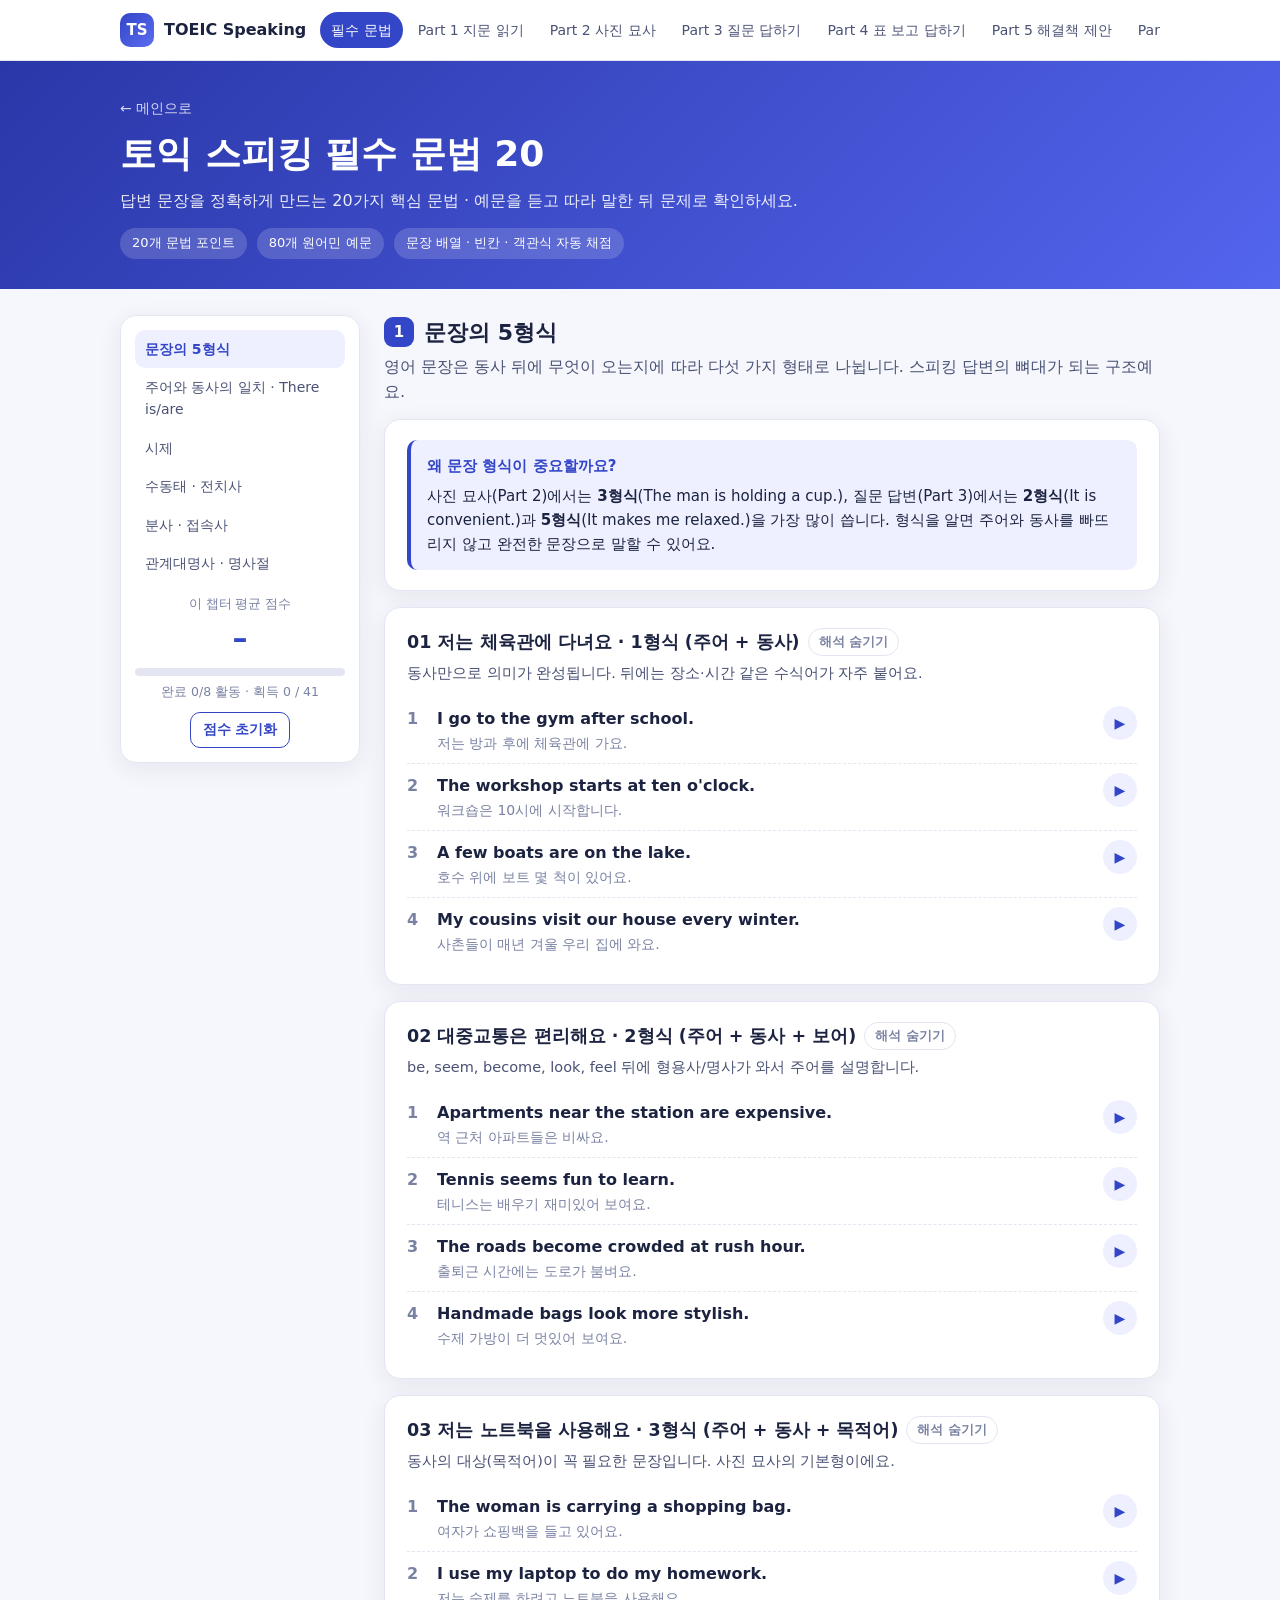
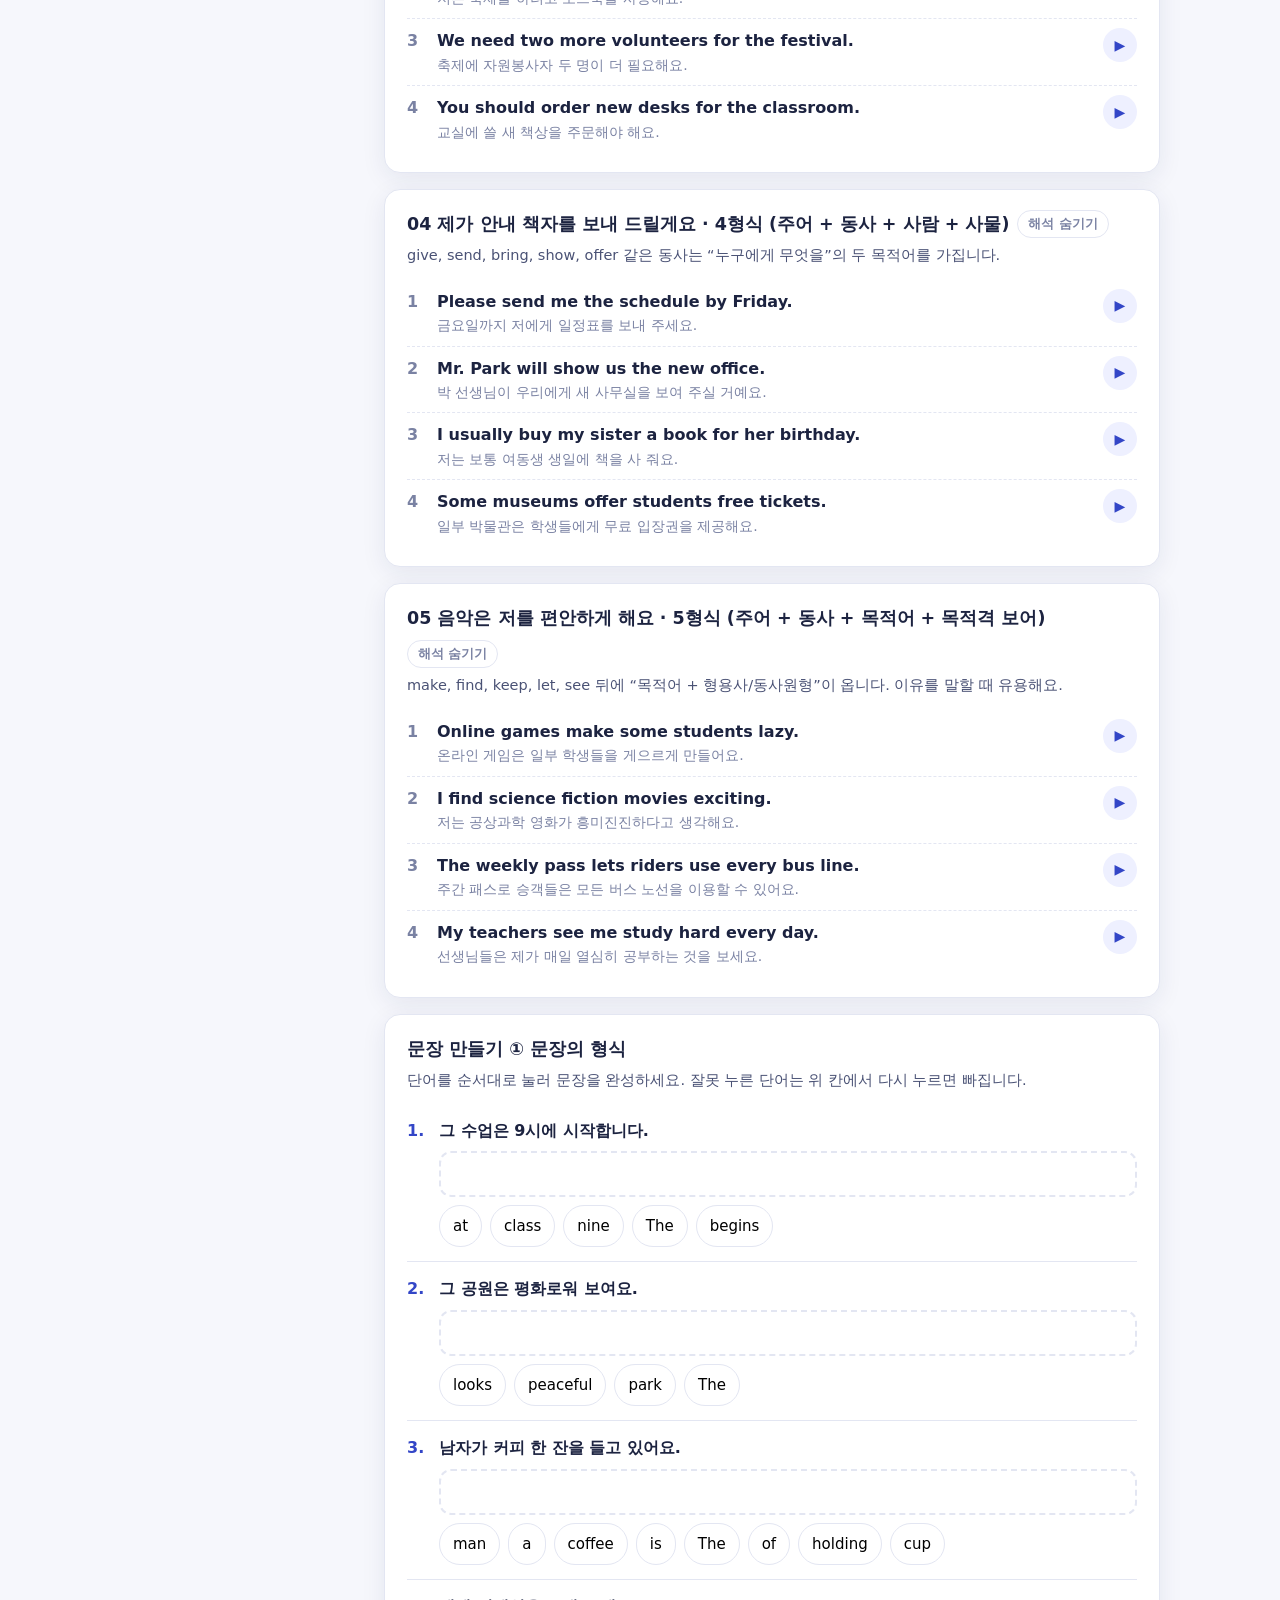
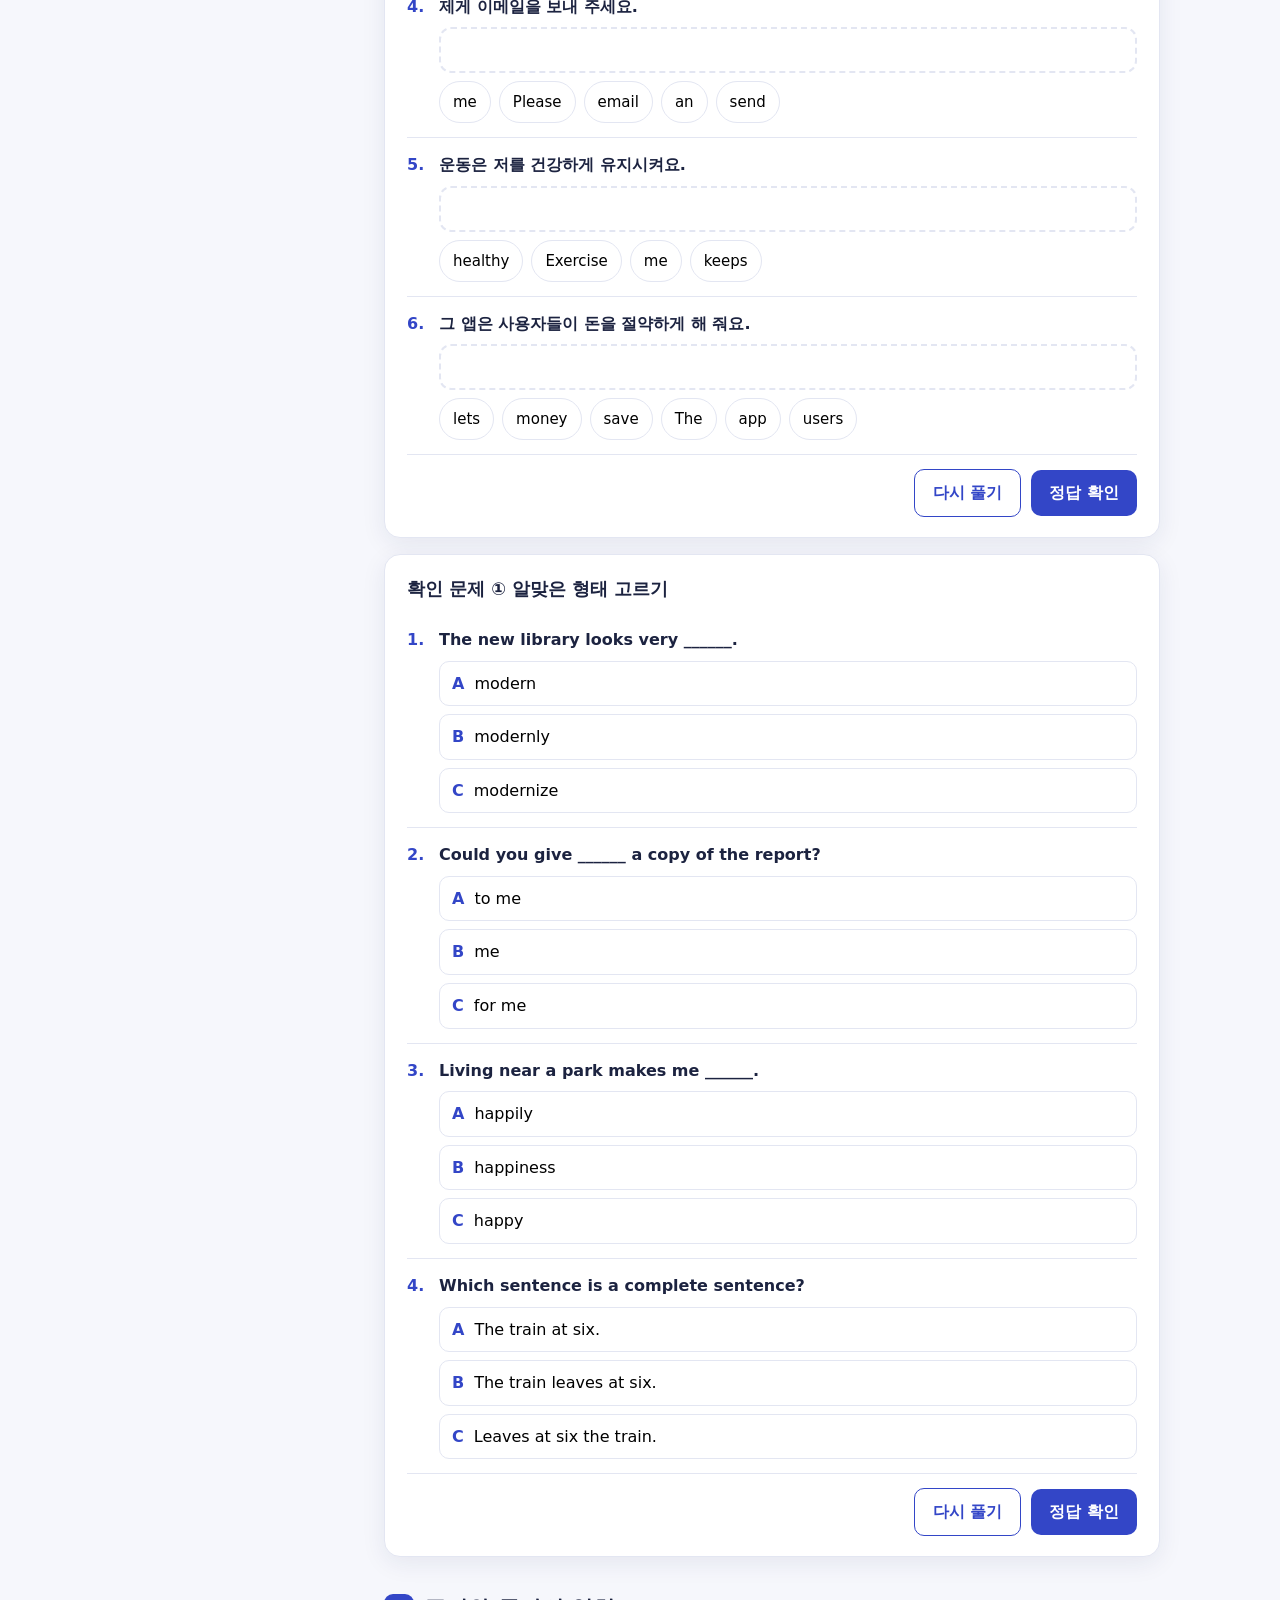
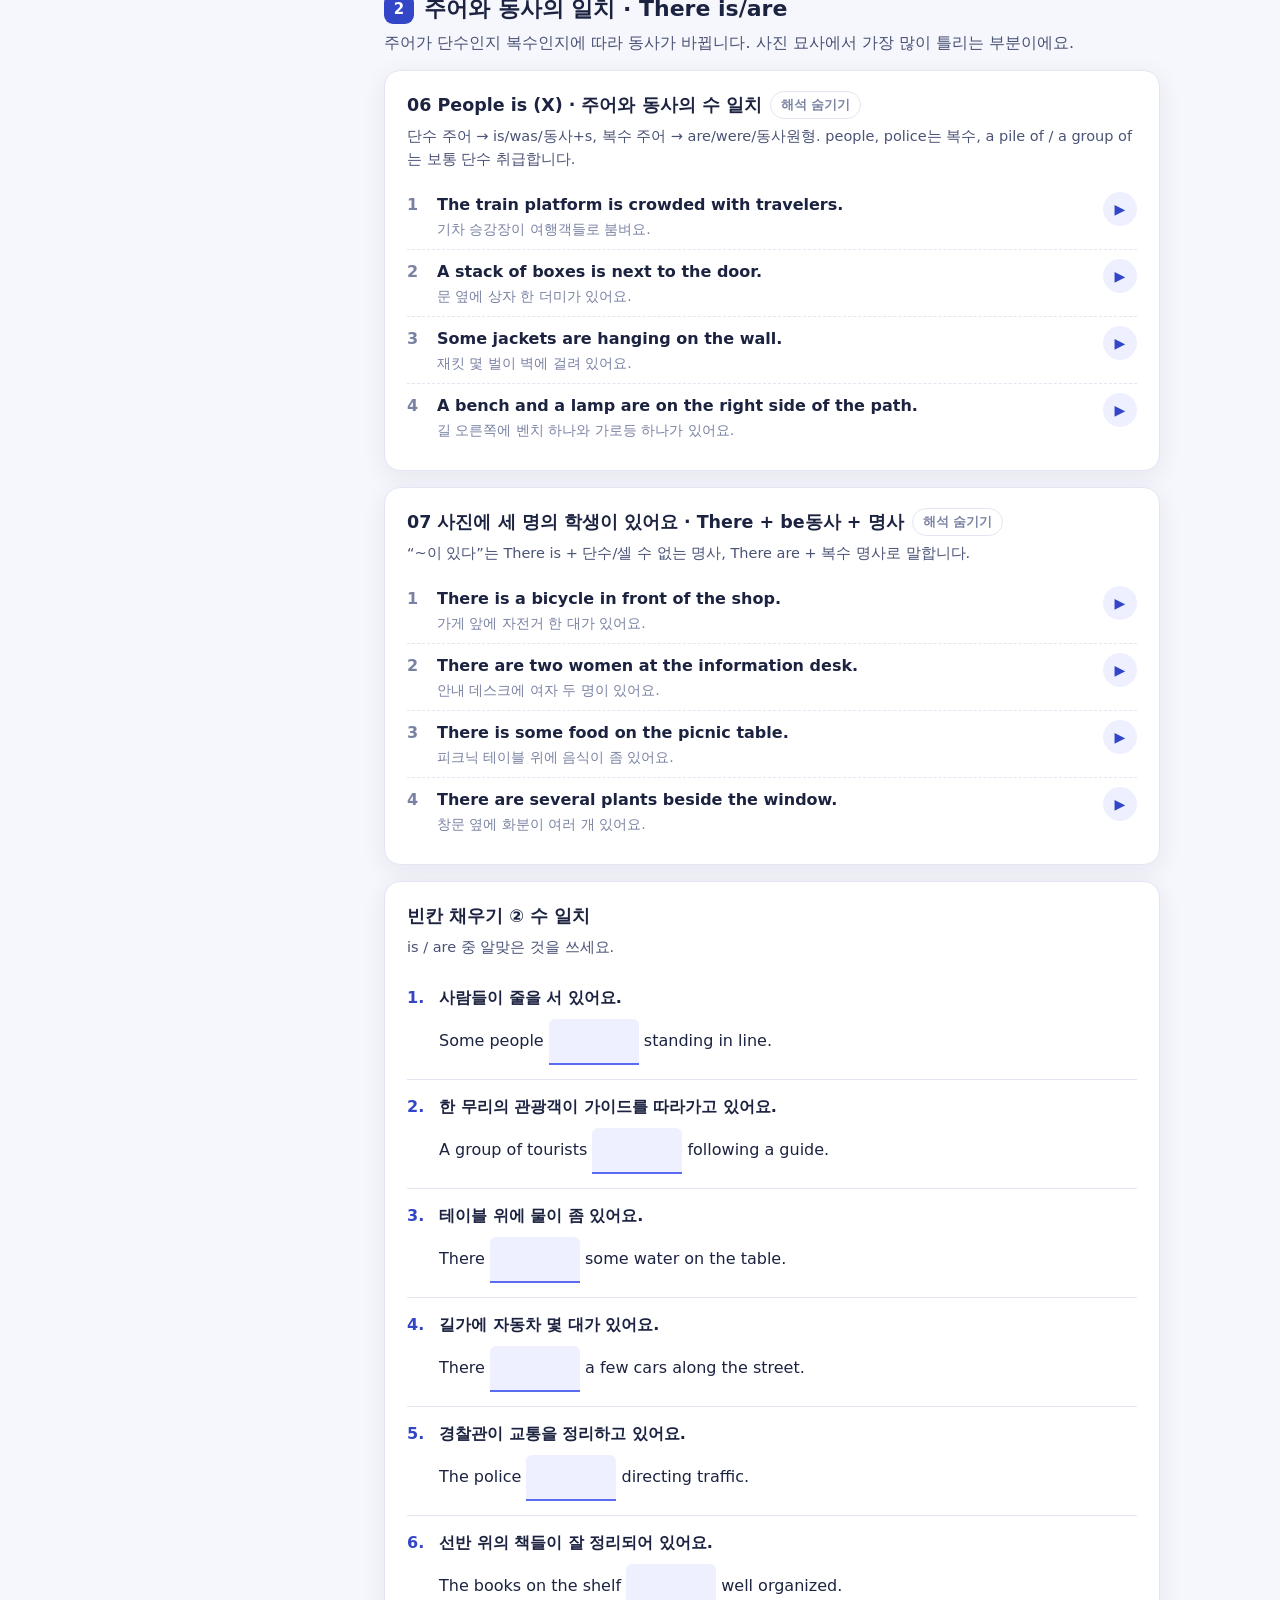
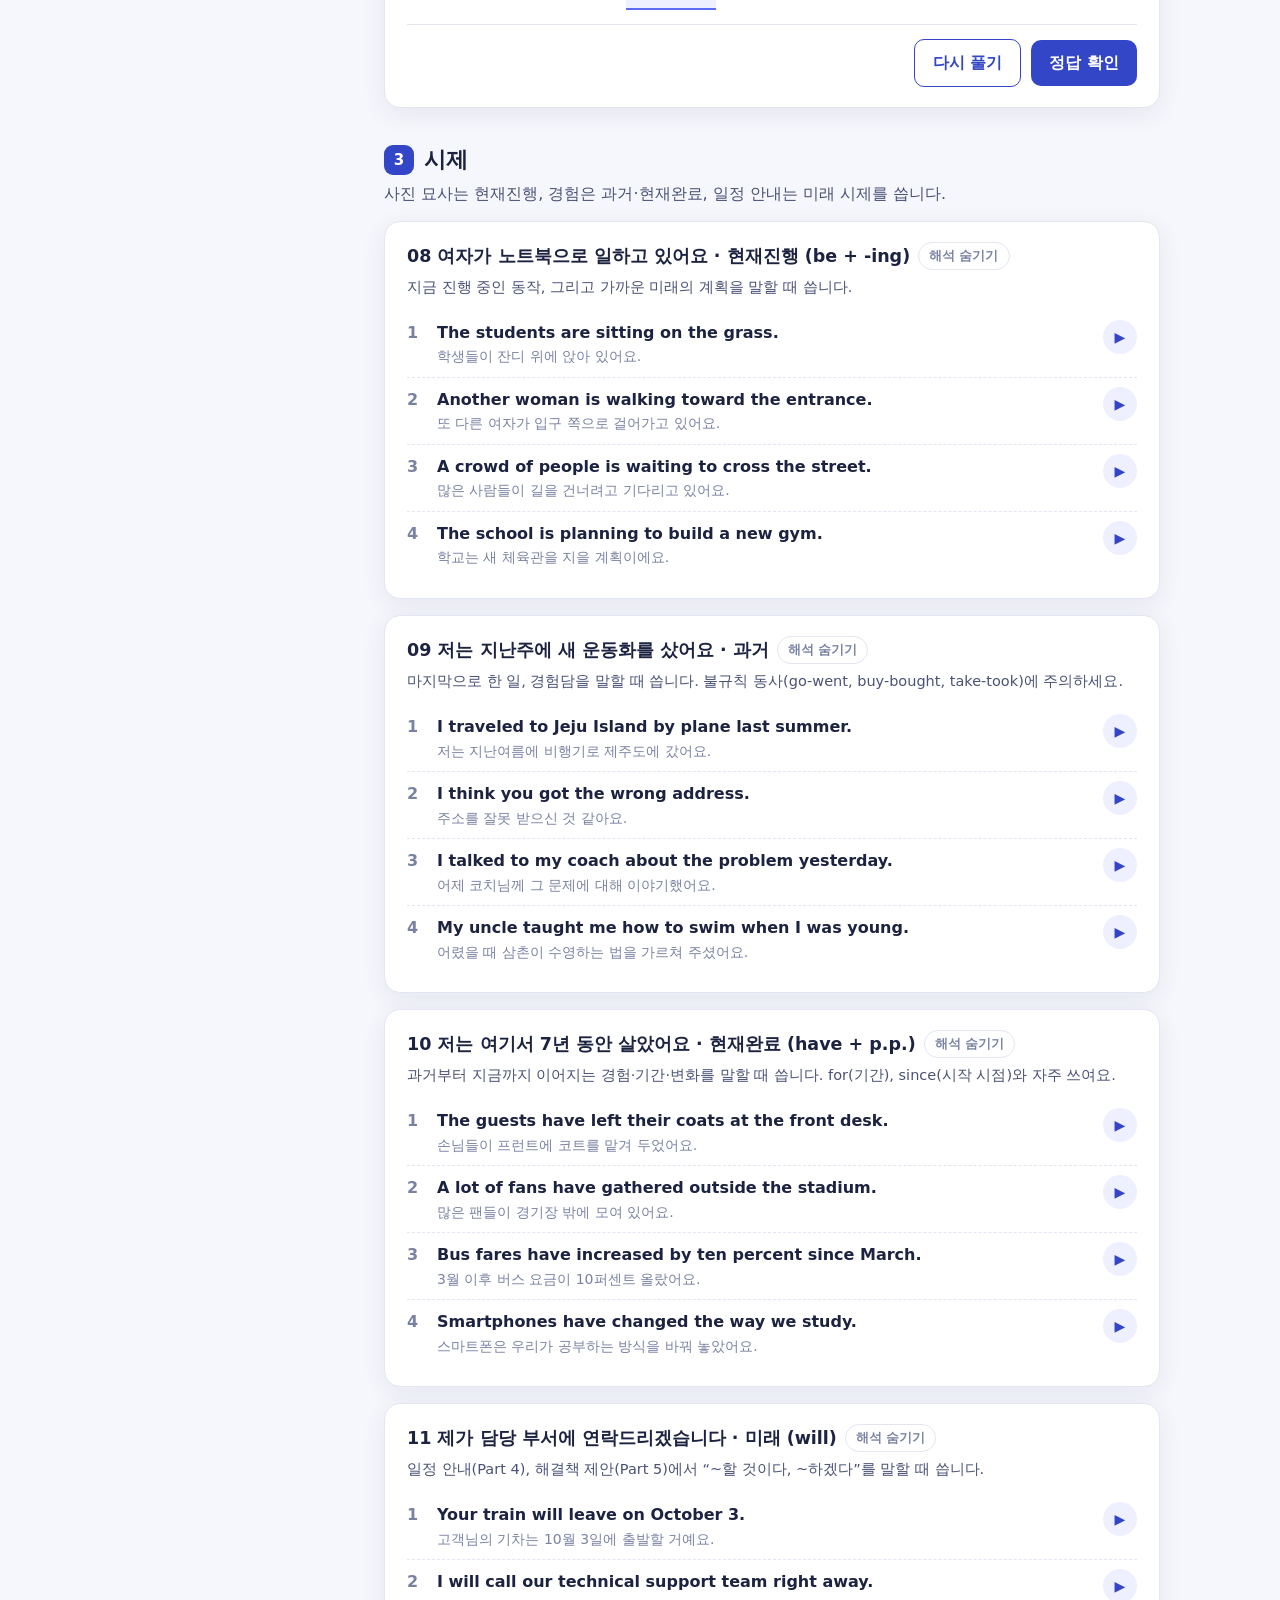
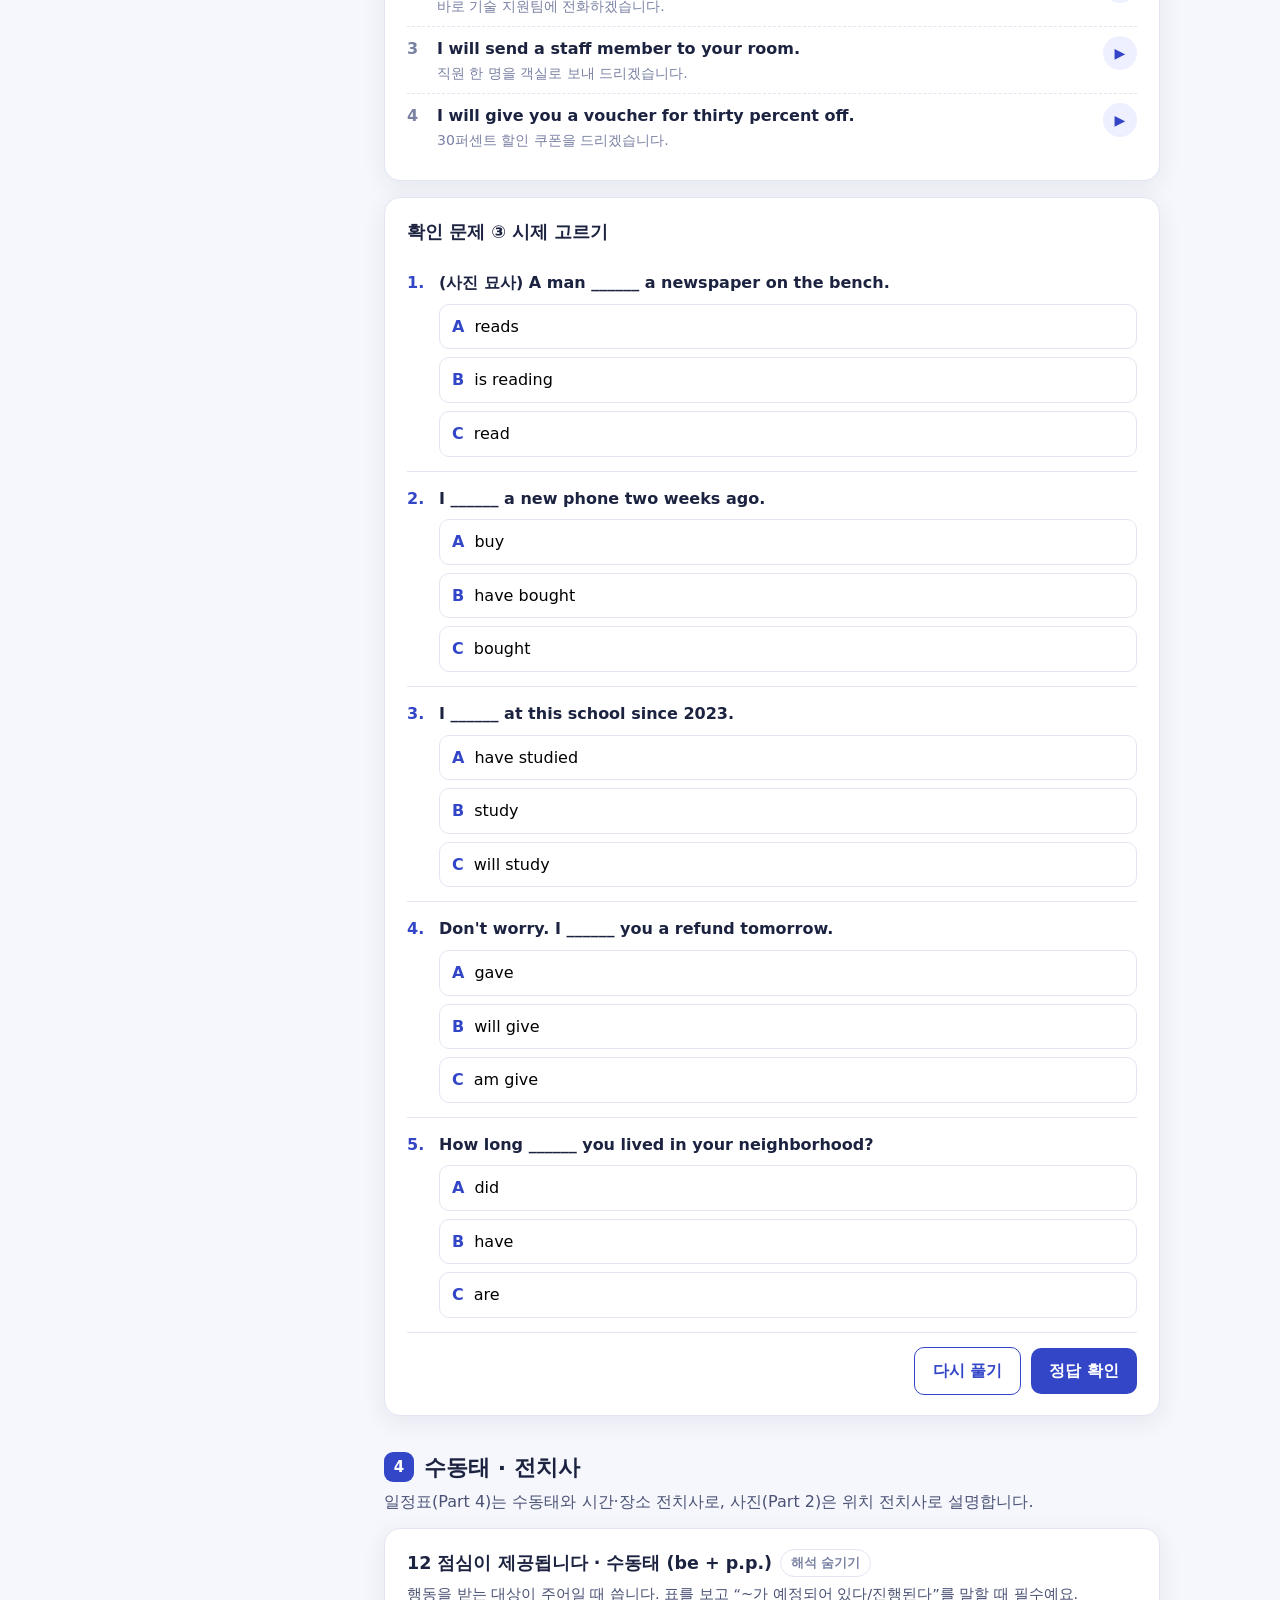
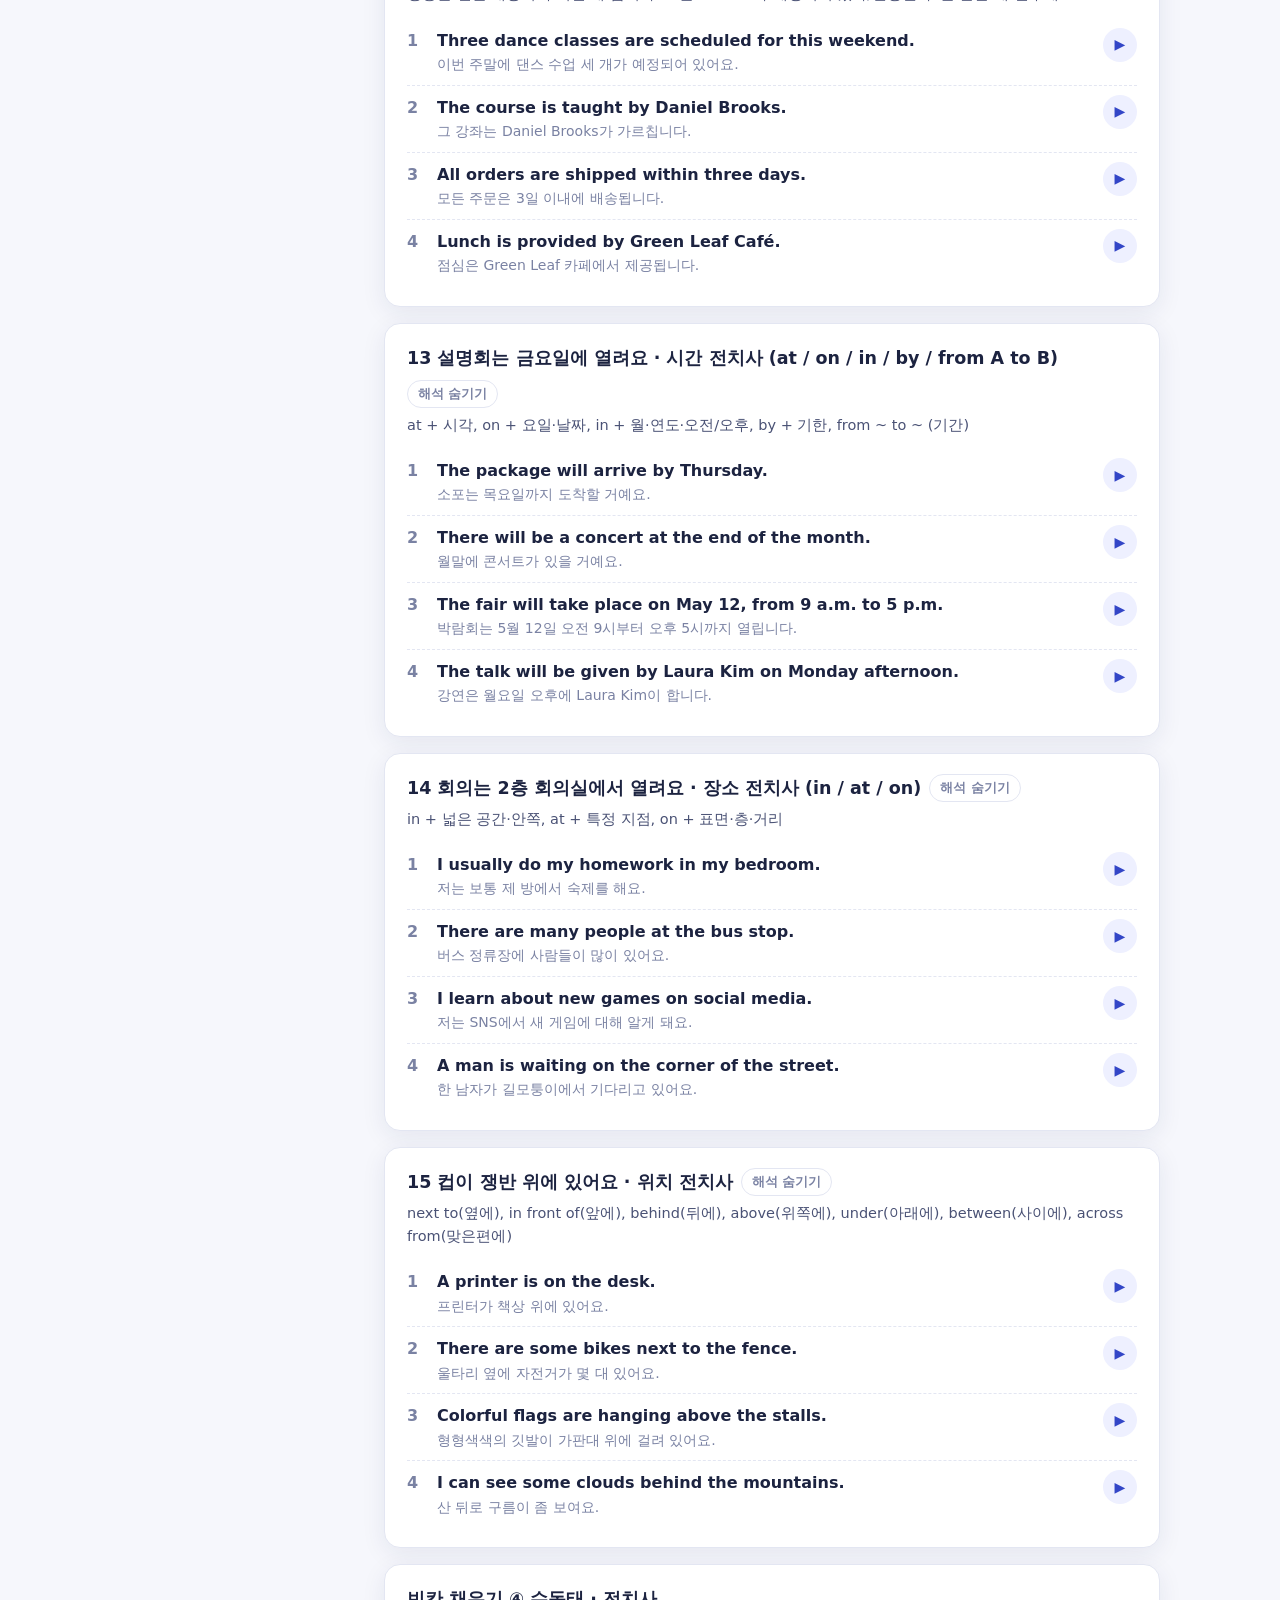
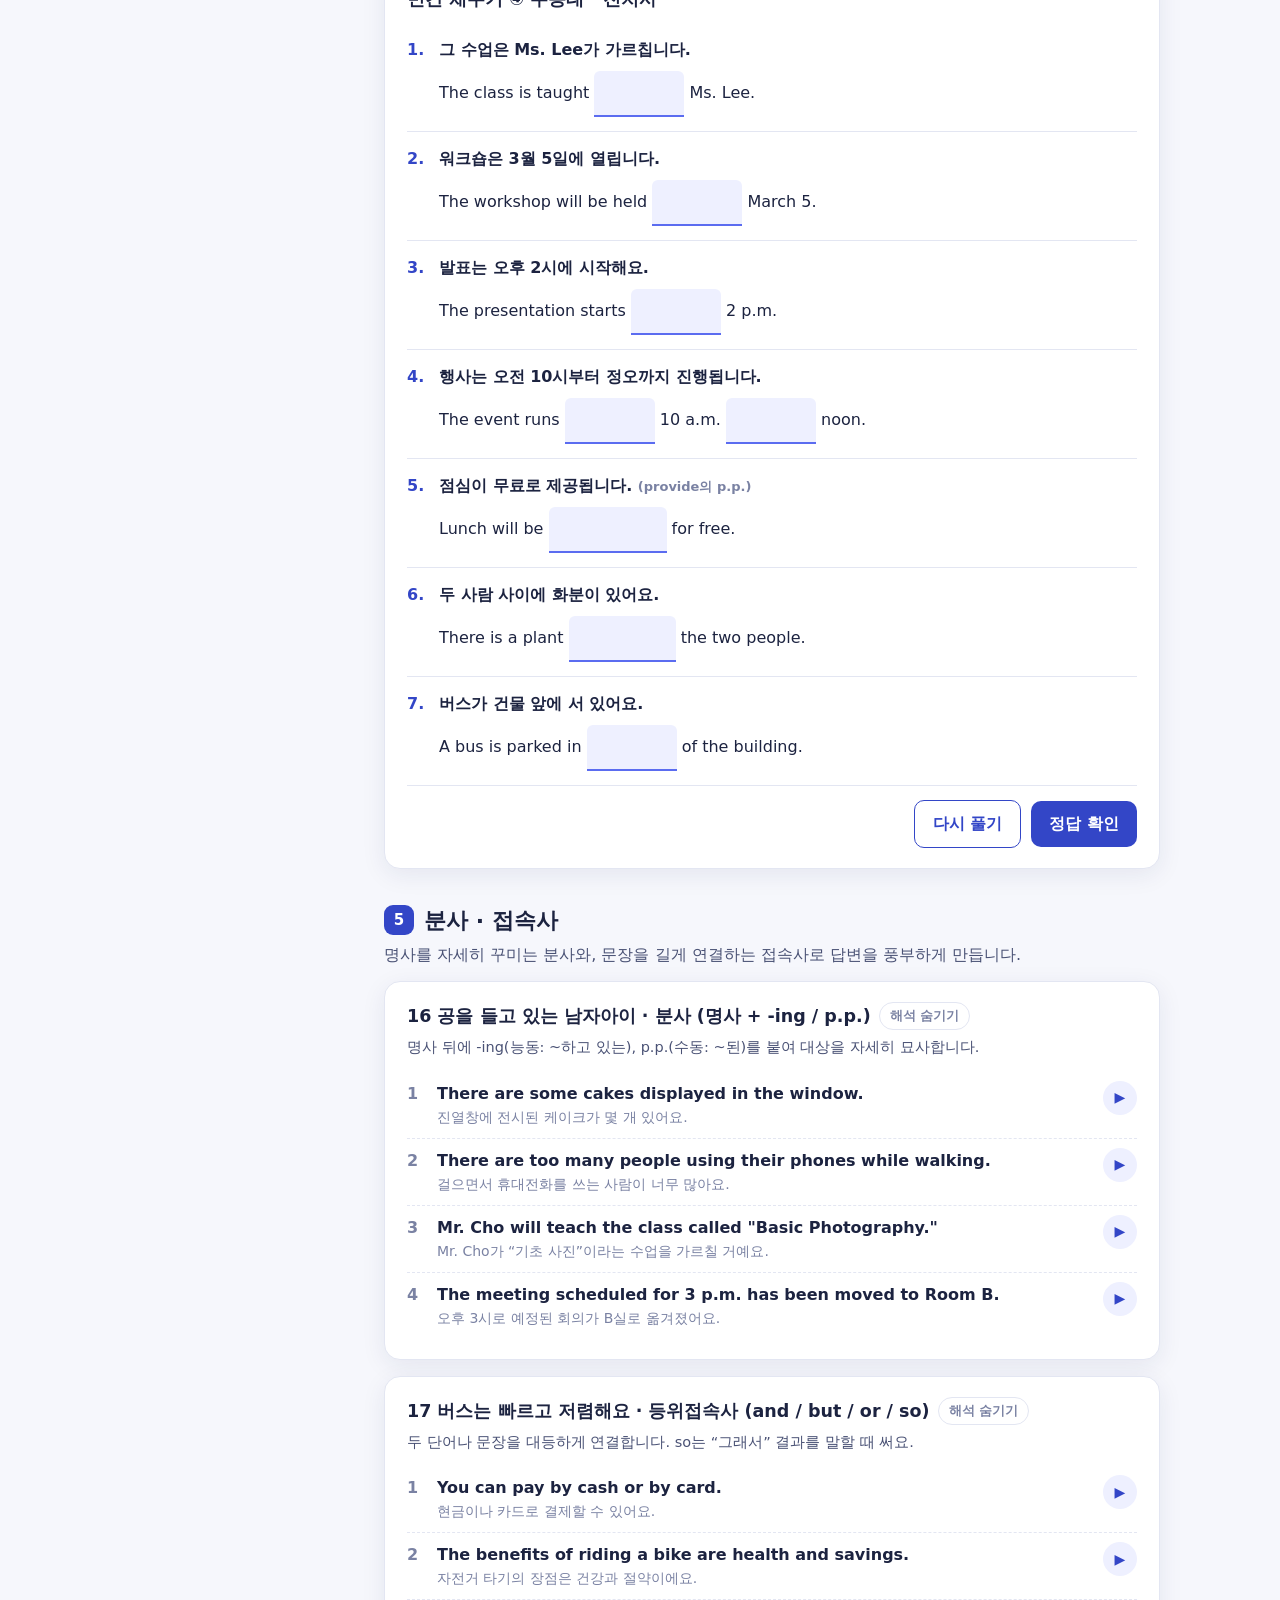
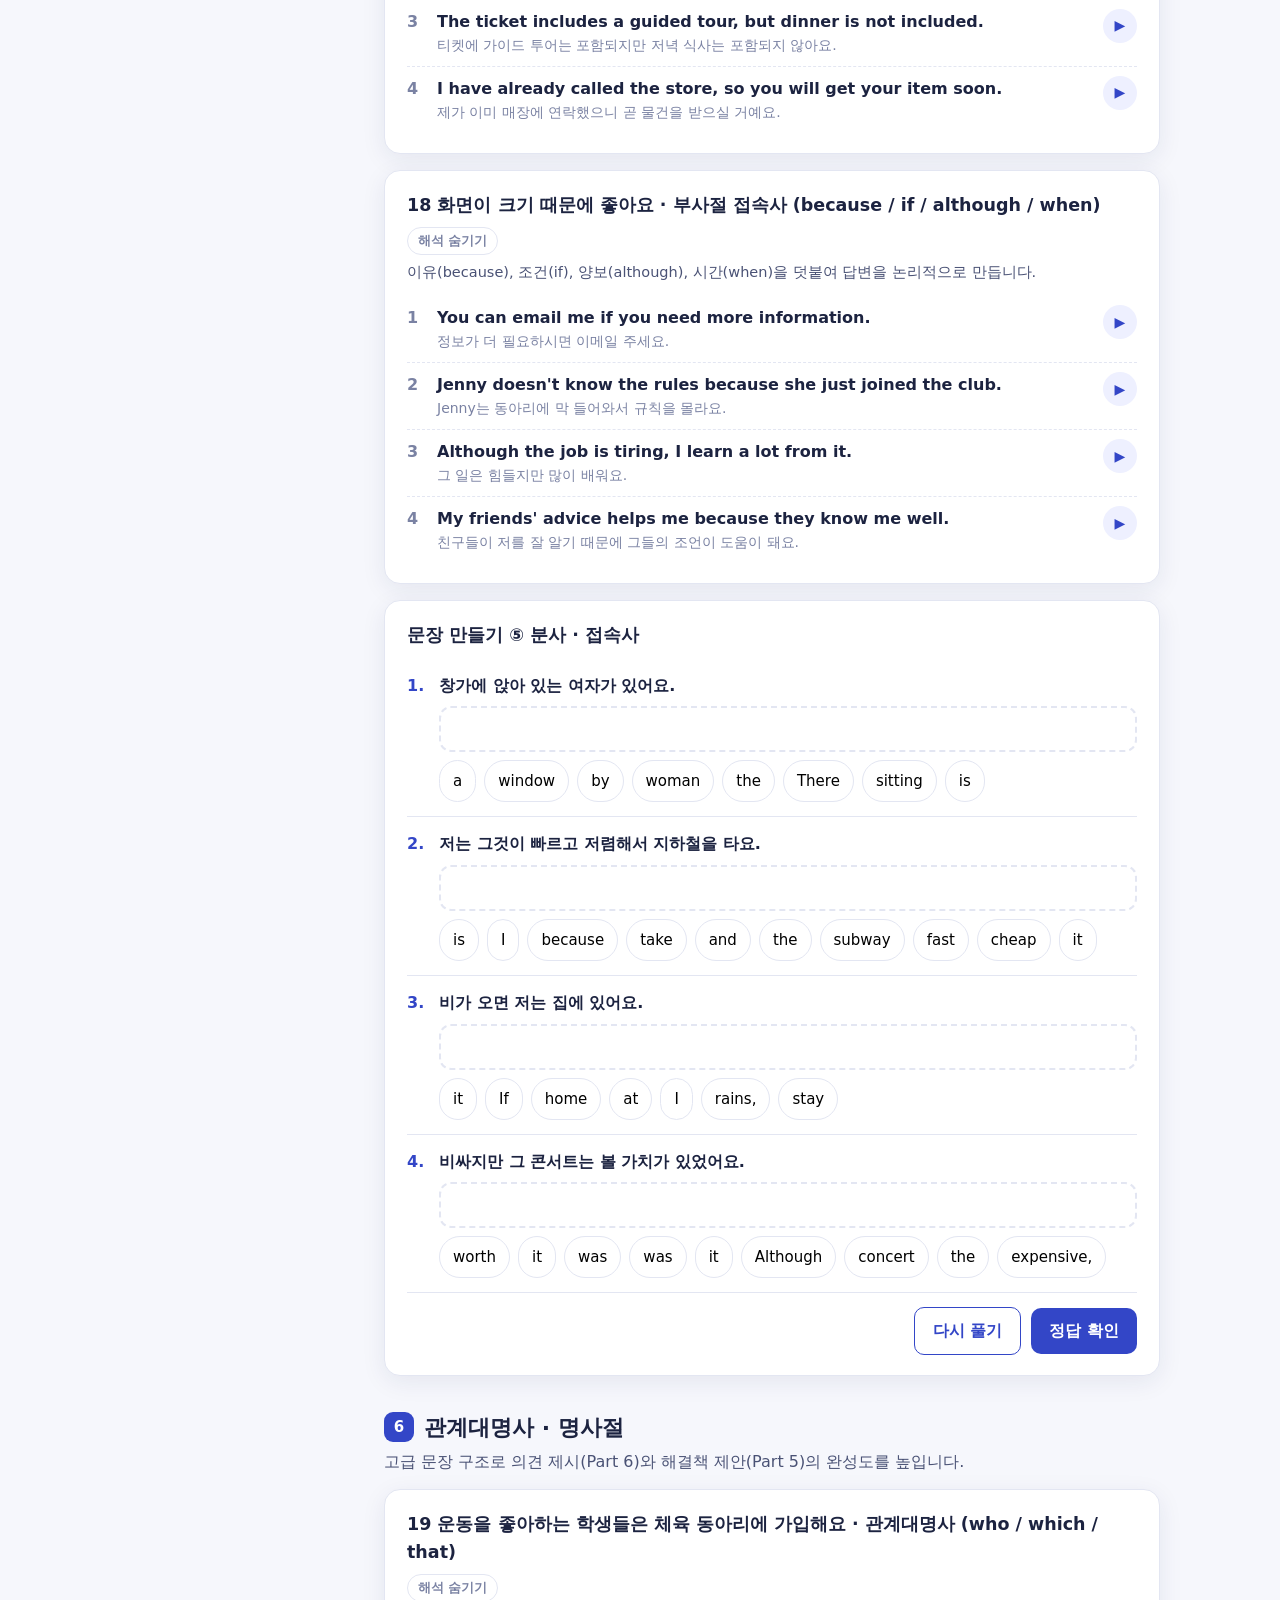
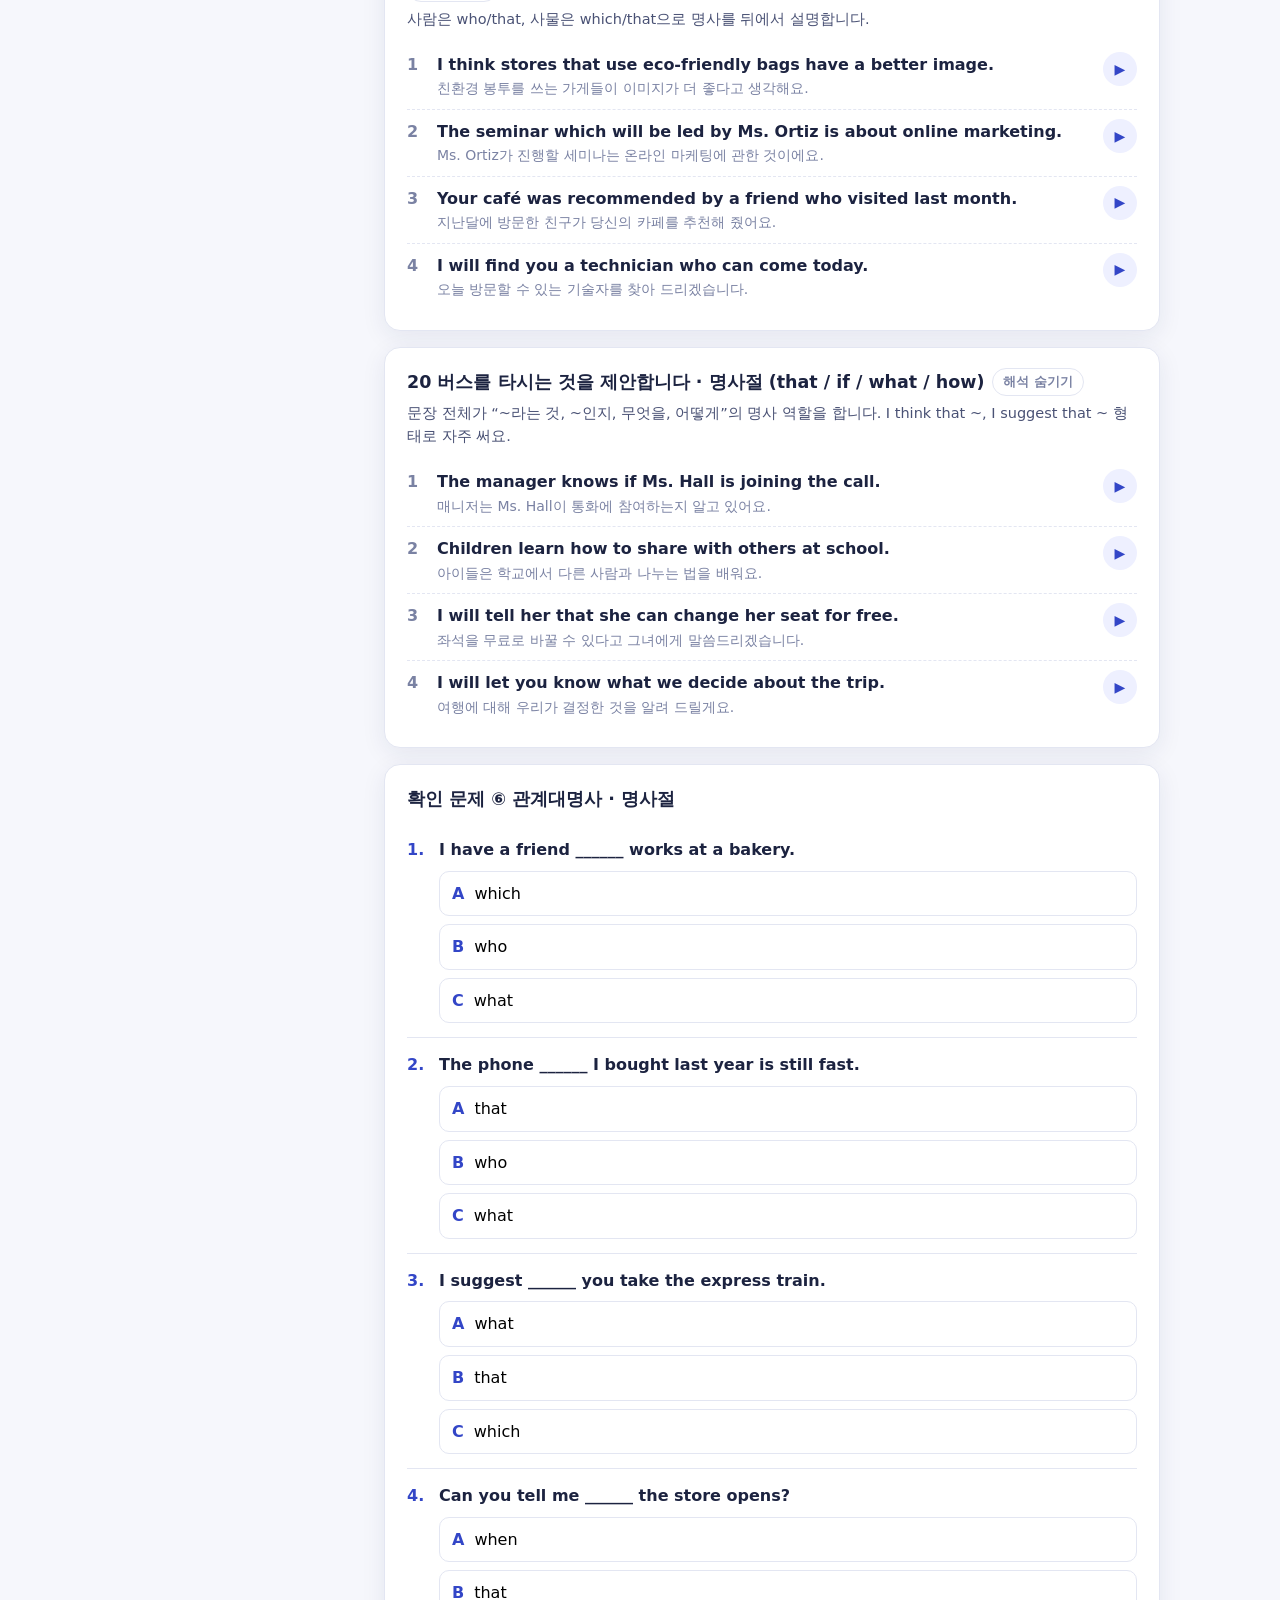
==== grammar.html @ b9fa5feb "TOEIC Speaking interactive study site: main page, 10 chapters, exercises, scenes Co-Authored-By: Cla" ====
<!DOCTYPE html>
<html lang="ko">
<head>
<meta charset="utf-8">
<meta name="viewport" content="width=device-width,initial-scale=1">
<title>TOEIC Speaking</title>
<link rel="stylesheet" href="assets/style.css">
<link rel="icon" href="data:image/svg+xml,<svg xmlns='http://www.w3.org/2000/svg' viewBox='0 0 100 100'><text y='.9em' font-size='90'>🎙</text></svg>">
</head>
<body>
<header class="topbar"><div class="wrap">
  <a class="brand" href="index.html"><span class="logo">TS</span>TOEIC Speaking</a>
  <nav class="topnav"></nav>
</div></header>
<section class="chhead"><div class="wrap">
  <a href="index.html" style="color:#fff;opacity:.8;font-size:14px">← 메인으로</a>
  <h1 id="chTitle"></h1><p id="chSub"></p><div class="meta" id="chMeta"></div>
</div></section>
<div class="wrap layout">
  <aside class="side"><div class="card">
    <div id="sideNav"></div>
    <div class="scorebox"><div class="sm">이 챕터 평균 점수</div><div class="big" id="chScore">–</div>
      <div class="prog" style="margin:6px 0"><i id="chProg"></i></div><div class="sm" id="chScoreSm"></div>
      <button class="btn ghost sm" id="resetScores" type="button" style="margin-top:10px">점수 초기화</button></div>
  </div></aside>
  <main id="main"></main>
</div>
<footer class="footer">© 다인원격평생교육직업학원 · 후안샘 · TOEIC Speaking Interactive Study</footer>
<script src="assets/chapters.js"></script>
<script src="data/grammar.js"></script>
<script src="assets/app.js"></script>
</body>
</html>
---- assets/style.css ----
:root{
  --ink:#1c2340; --ink2:#4a5275; --muted:#7a82a3; --line:#e3e6f2; --bg:#f6f7fc; --card:#fff;
  --pri:#3346c7; --pri2:#5b6cf0; --pri-soft:#eef0ff; --acc:#ff8a1f; --acc-soft:#fff3e6;
  --ok:#16a36b; --ok-soft:#e6f8f0; --bad:#e2445c; --bad-soft:#fdecef; --warn:#d99a00;
  --r:16px; --shadow:0 6px 24px rgba(30,40,90,.08);
}
*{box-sizing:border-box}
html{scroll-behavior:smooth}
body{margin:0;font-family:"Pretendard","Apple SD Gothic Neo","Noto Sans KR","Segoe UI",system-ui,sans-serif;color:var(--ink);background:var(--bg);line-height:1.6;font-size:16px}
a{color:var(--pri);text-decoration:none}
button{font:inherit;cursor:pointer}
.wrap{max-width:1080px;margin:0 auto;padding:0 20px}

/* top bar */
.topbar{position:sticky;top:0;z-index:50;background:rgba(255,255,255,.92);backdrop-filter:blur(10px);border-bottom:1px solid var(--line)}
.topbar .wrap{display:flex;align-items:center;gap:14px;height:60px}
.brand{display:flex;align-items:center;gap:10px;font-weight:800;color:var(--ink);white-space:nowrap}
.brand .logo{width:34px;height:34px;border-radius:10px;background:linear-gradient(135deg,var(--pri),var(--pri2));display:grid;place-items:center;color:#fff;font-size:15px}
.topnav{display:flex;gap:4px;overflow-x:auto;scrollbar-width:none;flex:1}
.topnav::-webkit-scrollbar{display:none}
.topnav a{padding:7px 11px;border-radius:999px;color:var(--ink2);font-size:14px;white-space:nowrap}
.topnav a:hover{background:var(--pri-soft)}
.topnav a.on{background:var(--pri);color:#fff}

/* hero */
.hero{background:linear-gradient(135deg,#2a37a8 0%,#4c5ff0 60%,#7a6cf5 100%);color:#fff;padding:54px 0 70px;position:relative;overflow:hidden}
.hero:after{content:"";position:absolute;right:-120px;top:-80px;width:420px;height:420px;border-radius:50%;background:rgba(255,255,255,.08)}
.hero h1{font-size:clamp(28px,4.4vw,44px);margin:6px 0 10px;line-height:1.2}
.hero p{opacity:.92;max-width:680px;margin:0}
.hero .kicker{display:inline-block;background:rgba(255,255,255,.18);padding:4px 12px;border-radius:999px;font-size:13px;font-weight:600}
.hero .stats{display:flex;gap:12px;margin-top:22px;flex-wrap:wrap}
.hero .stat{background:rgba(255,255,255,.14);border:1px solid rgba(255,255,255,.22);padding:10px 16px;border-radius:12px;font-size:14px}
.hero .stat b{font-size:20px;display:block}

/* cards */
.grid{display:grid;grid-template-columns:repeat(auto-fill,minmax(300px,1fr));gap:18px}
.card{background:var(--card);border:1px solid var(--line);border-radius:var(--r);box-shadow:var(--shadow);padding:22px}
.chcard{display:flex;flex-direction:column;gap:10px;transition:.2s;color:var(--ink);position:relative}
.chcard:hover{transform:translateY(-3px);box-shadow:0 12px 32px rgba(30,40,90,.14)}
.chcard .tag{font-size:12px;font-weight:700;color:var(--pri);background:var(--pri-soft);padding:3px 10px;border-radius:999px;align-self:flex-start}
.chcard .tag.old{color:#9a5b00;background:var(--acc-soft)}
.chcard h3{margin:0;font-size:20px}
.chcard p{margin:0;color:var(--ink2);font-size:14.5px}
.chcard ul{margin:0;padding-left:18px;color:var(--ink2);font-size:13.5px}
.prog{height:8px;background:var(--line);border-radius:99px;overflow:hidden}
.prog i{display:block;height:100%;background:linear-gradient(90deg,var(--ok),#3bd18f);width:0;transition:.4s}
.proglbl{display:flex;justify-content:space-between;font-size:12.5px;color:var(--muted)}
.section-title{display:flex;align-items:end;justify-content:space-between;margin:42px 0 16px;gap:10px;flex-wrap:wrap}
.section-title h2{margin:0;font-size:24px}
.section-title p{margin:0;color:var(--muted);font-size:14px}

table.fmt{width:100%;border-collapse:collapse;font-size:14.5px}
table.fmt th,table.fmt td{padding:10px 12px;border-bottom:1px solid var(--line);text-align:left;vertical-align:top}
table.fmt th{background:var(--pri-soft);color:var(--pri);font-weight:700}
table.fmt tr.dropped td{color:var(--muted);text-decoration:line-through}

/* chapter page */
.chhead{background:linear-gradient(135deg,#2a37a8,#5465ee);color:#fff;padding:34px 0 30px}
.chhead h1{margin:4px 0 6px;font-size:clamp(24px,3.6vw,36px)}
.chhead p{margin:0;opacity:.9}
.chhead .meta{display:flex;gap:10px;flex-wrap:wrap;margin-top:14px}
.chhead .meta span{background:rgba(255,255,255,.16);padding:5px 12px;border-radius:999px;font-size:13px}
.layout{display:grid;grid-template-columns:240px 1fr;gap:24px;margin:26px auto 80px}
@media(max-width:860px){.layout{grid-template-columns:1fr}.side{position:static!important}}
.side{position:sticky;top:76px;align-self:start}
.side .card{padding:14px}
.side a{display:block;padding:8px 10px;border-radius:10px;color:var(--ink2);font-size:14px}
.side a:hover{background:var(--pri-soft)}
.side a.on{background:var(--pri-soft);color:var(--pri);font-weight:700}
.side a small{float:right;color:var(--muted)}
.scorebox{margin-top:12px;text-align:center}
.scorebox .big{font-size:30px;font-weight:800;color:var(--pri)}
.scorebox .sm{font-size:12.5px;color:var(--muted)}
.sec{margin-bottom:34px;scroll-margin-top:80px}
.sec>h2{font-size:22px;margin:0 0 4px;display:flex;align-items:center;gap:10px}
.sec>h2 .num{background:var(--pri);color:#fff;width:30px;height:30px;border-radius:9px;display:grid;place-items:center;font-size:15px}
.sec>.desc{color:var(--ink2);margin:0 0 14px}
.block{background:#fff;border:1px solid var(--line);border-radius:var(--r);padding:20px 22px;margin-bottom:16px;box-shadow:var(--shadow)}
.block h3{margin:0 0 10px;font-size:17.5px;display:flex;align-items:center;gap:8px;flex-wrap:wrap}
.block h3 .badge{font-size:11.5px;font-weight:700;background:var(--acc-soft);color:#b15c00;padding:2px 9px;border-radius:999px}
.block .bdesc{color:var(--ink2);font-size:14.5px;margin:-4px 0 12px}
.note{background:var(--pri-soft);border-left:4px solid var(--pri);padding:14px 16px;border-radius:10px;font-size:15px}
.note h4{margin:0 0 6px;color:var(--pri)}
.note ul{margin:6px 0 0;padding-left:20px}
.tip{background:var(--acc-soft);border-left:4px solid var(--acc);padding:12px 16px;border-radius:10px;font-size:14.5px;margin-top:10px}
.tmpl{background:#1f2547;color:#e8ebff;border-radius:12px;padding:14px 16px;font-size:14.5px;line-height:1.75}
.tmpl b{color:#ffc27a}
.tmpl .k{color:#9fb0ff;font-size:12.5px;display:block;margin-top:6px}

/* examples */
.ex{display:flex;gap:10px;align-items:flex-start;padding:9px 0;border-bottom:1px dashed var(--line)}
.ex:last-child{border-bottom:0}
.ex .n{color:var(--muted);font-weight:700;min-width:20px}
.ex .t{flex:1}
.ex .en{font-weight:600}
.ex .en u{text-decoration:none;background:linear-gradient(transparent 60%,#ffe0b8 60%)}
.ex .ko{color:var(--muted);font-size:14px}
.play{border:0;background:var(--pri-soft);color:var(--pri);width:34px;height:34px;border-radius:50%;flex:none;display:grid;place-items:center;font-size:14px;transition:.15s}
.play:hover{background:var(--pri);color:#fff}
.play.playing{background:var(--acc);color:#fff;animation:pulse 1s infinite}
@keyframes pulse{50%{transform:scale(1.08)}}
.ko-toggle{font-size:12.5px;color:var(--muted);border:1px solid var(--line);background:#fff;border-radius:999px;padding:3px 10px}
.hide-ko .ko{display:none}

/* questions */
.q{padding:14px 0;border-bottom:1px solid var(--line)}
.q:last-of-type{border-bottom:0}
.q .qt{font-weight:600;margin-bottom:8px;display:flex;gap:8px}
.q .qt .n{color:var(--pri);min-width:24px}
.opts{display:grid;gap:8px;padding-left:32px}
.opt{display:flex;gap:10px;align-items:flex-start;border:1.5px solid var(--line);border-radius:10px;padding:9px 12px;background:#fff;text-align:left;transition:.15s}
.opt:hover{border-color:var(--pri2)}
.opt.sel{border-color:var(--pri);background:var(--pri-soft)}
.opt.right{border-color:var(--ok);background:var(--ok-soft)}
.opt.wrong{border-color:var(--bad);background:var(--bad-soft)}
.opt .l{font-weight:700;color:var(--pri)}
.blank{border:0;border-bottom:2px solid var(--pri2);background:var(--pri-soft);padding:3px 8px;border-radius:6px 6px 0 0;font:inherit;min-width:90px;width:auto;text-align:center;color:var(--ink)}
.blank.right{border-color:var(--ok);background:var(--ok-soft)}
.blank.wrong{border-color:var(--bad);background:var(--bad-soft)}
.fillline{padding-left:32px;line-height:2.4}
.fb{padding-left:32px;margin-top:8px;font-size:14px;display:none}
.fb.show{display:block}
.fb .r{color:var(--ok);font-weight:700}
.fb .w{color:var(--bad);font-weight:700}
.fb .exp{color:var(--ink2)}
.chips{display:flex;flex-wrap:wrap;gap:8px;padding-left:32px;min-height:42px}
.chip{border:1.5px solid var(--line);background:#fff;border-radius:999px;padding:6px 13px;font-size:15px;transition:.15s}
.chip:hover{border-color:var(--pri2)}
.chip.used{opacity:.25;pointer-events:none}
.built{min-height:46px;border:2px dashed var(--line);border-radius:12px;margin:0 0 8px 32px;padding:6px;display:flex;flex-wrap:wrap;gap:6px;align-items:center}
.built .chip{background:var(--pri-soft);border-color:var(--pri-soft)}
.built.right{border-color:var(--ok);background:var(--ok-soft)}
.built.wrong{border-color:var(--bad);background:var(--bad-soft)}
.bar{display:flex;gap:10px;align-items:center;justify-content:flex-end;margin-top:14px;flex-wrap:wrap}
.btn{border:0;border-radius:10px;padding:10px 18px;font-weight:700;background:var(--pri);color:#fff;transition:.15s}
.btn:hover{filter:brightness(1.1)}
.btn.ghost{background:#fff;color:var(--pri);border:1.5px solid var(--pri)}
.btn.sm{padding:6px 12px;font-size:13.5px}
.btn.acc{background:var(--acc)}
.btn.red{background:var(--bad)}
.btn:disabled{opacity:.45;cursor:not-allowed}
.result{font-weight:800;padding:8px 14px;border-radius:10px;background:var(--pri-soft);color:var(--pri);display:none}
.result.show{display:inline-block}

/* pause marking */
.pausetext{padding:6px 0 0 32px;line-height:2.3;font-size:16.5px}
.pausetext .w{padding:2px 1px}
.pausetext .g{display:inline-block;width:16px;text-align:center;cursor:pointer;color:transparent;border-radius:4px;user-select:none;font-weight:800}
.pausetext .g:hover{background:var(--pri-soft);color:#b9c0ee}
.pausetext .g.on{color:var(--pri)}
.pausetext .g.hit{color:var(--ok)}
.pausetext .g.miss{color:var(--bad);background:var(--bad-soft)}
.pausetext .g.extra{color:var(--warn);text-decoration:line-through}

/* speaking tasks */
.task{border:1px solid var(--line);border-radius:14px;padding:18px;margin-bottom:14px;background:#fcfcff}
.task .thead{display:flex;justify-content:space-between;align-items:center;gap:8px;flex-wrap:wrap;margin-bottom:10px}
.task .thead b{font-size:15.5px}
.task .kind{font-size:12px;background:var(--pri-soft);color:var(--pri);padding:3px 10px;border-radius:999px;font-weight:700}
.passage{background:#fff;border:1px solid var(--line);border-radius:12px;padding:16px 18px;font-size:17px;line-height:1.85}
.passage .miss{background:var(--bad-soft);color:var(--bad);border-radius:4px}
.passage .hitw{color:var(--ok)}
.directions{font-size:14px;color:var(--ink2);background:#f1f3fb;border-radius:10px;padding:10px 14px;margin-bottom:10px}
.timer{display:flex;align-items:center;gap:12px;margin:12px 0;flex-wrap:wrap}
.timer .phase{font-weight:800;font-size:14px;padding:5px 12px;border-radius:999px;background:var(--line);color:var(--ink2)}
.timer .phase.prep{background:var(--acc-soft);color:#b15c00}
.timer .phase.speak{background:var(--bad-soft);color:var(--bad)}
.timer .phase.done{background:var(--ok-soft);color:var(--ok)}
.timer .clock{font-variant-numeric:tabular-nums;font-size:26px;font-weight:800;min-width:64px}
.timer .tbar{flex:1;min-width:120px;height:10px;background:var(--line);border-radius:99px;overflow:hidden}
.timer .tbar i{display:block;height:100%;width:0;background:var(--acc)}
.rec-dot{width:10px;height:10px;border-radius:50%;background:var(--bad);display:inline-block;animation:blink 1s infinite}
@keyframes blink{50%{opacity:.2}}
.transcript{width:100%;min-height:74px;border:1.5px solid var(--line);border-radius:10px;padding:10px 12px;font:inherit;font-size:15px;resize:vertical}
.small{font-size:13px;color:var(--muted)}
.model{display:none;margin-top:12px;background:var(--ok-soft);border:1px solid #bfe8d4;border-radius:12px;padding:14px 16px}
.model.show{display:block}
.model h5{margin:0 0 6px;color:var(--ok);font-size:14px;display:flex;align-items:center;gap:8px}
.model .en{font-size:15.5px}
.model .ko{color:var(--ink2);font-size:14px;margin-top:6px}
.scorecard{display:none;margin-top:12px;border-radius:12px;padding:12px 16px;background:#fff;border:1.5px solid var(--pri2)}
.scorecard.show{display:block}
.scorecard .sc{font-size:22px;font-weight:800;color:var(--pri)}
.scorecard .kw{display:flex;flex-wrap:wrap;gap:6px;margin-top:6px}
.scorecard .kw span{font-size:12.5px;padding:2px 9px;border-radius:999px;background:var(--bad-soft);color:var(--bad)}
.scorecard .kw span.hit{background:var(--ok-soft);color:var(--ok)}
.qa{border-top:1px dashed var(--line);padding-top:12px;margin-top:12px}
.qa:first-of-type{border-top:0;margin-top:0;padding-top:0}
.qhead{display:flex;align-items:center;gap:10px;font-weight:700;margin-bottom:4px}
.qhead .qn{background:var(--ink);color:#fff;border-radius:8px;padding:2px 9px;font-size:13px}
.scene{width:100%;max-width:640px;border-radius:12px;border:1px solid var(--line);display:block;margin:0 auto 10px;background:#fff}
.infotable{width:100%;border-collapse:collapse;background:#fff;font-size:14.5px;border:2px solid var(--ink)}
.infotable caption{font-weight:800;font-size:16px;padding:10px;background:var(--ink);color:#fff;caption-side:top}
.infotable .sub{font-weight:400;font-size:13px;opacity:.85;display:block}
.infotable th,.infotable td{border:1px solid #cfd3e6;padding:8px 10px;text-align:left}
.infotable th{background:#eef0f8}
.infotable td.hl{background:#fff8e6}
.prompt{font-size:17px;font-weight:600;background:#fff;border:1px solid var(--line);border-radius:12px;padding:14px 16px}
.rubric{display:grid;gap:6px;margin-top:8px}
.rubric label{display:flex;gap:8px;align-items:flex-start;font-size:14px}
.footer{padding:30px 0 50px;color:var(--muted);font-size:13px;text-align:center}
.toast{position:fixed;left:50%;bottom:24px;transform:translateX(-50%);background:var(--ink);color:#fff;padding:10px 18px;border-radius:999px;font-size:14px;opacity:0;transition:.3s;z-index:99;pointer-events:none}
.toast.show{opacity:1}
.chend{display:flex;justify-content:space-between;gap:12px;margin-top:20px}
.voicebar{display:flex;align-items:center;gap:8px;font-size:13px;color:var(--muted)}
.voicebar select{font:inherit;font-size:13px;padding:4px 6px;border-radius:8px;border:1px solid var(--line)}
@media(max-width:600px){.opts,.fillline,.fb,.chips,.pausetext{padding-left:0}.built{margin-left:0}.block{padding:16px}}
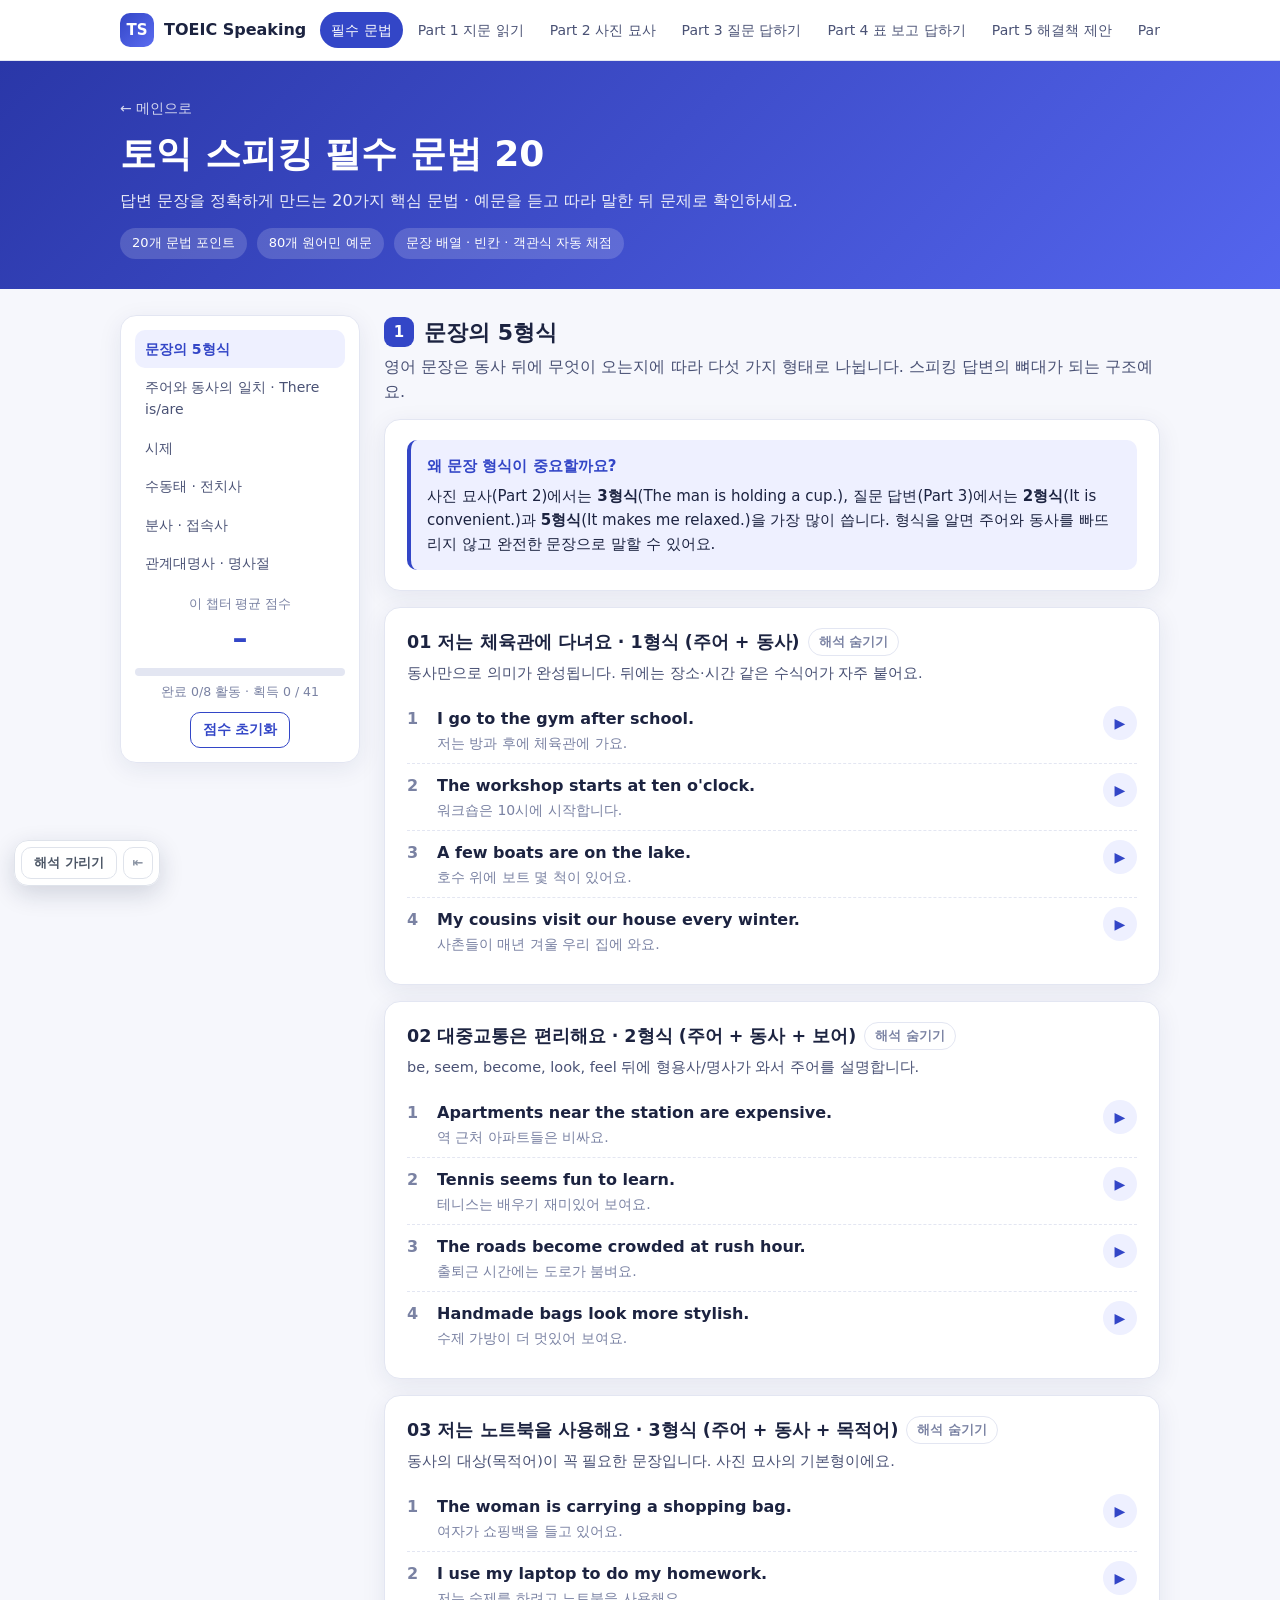
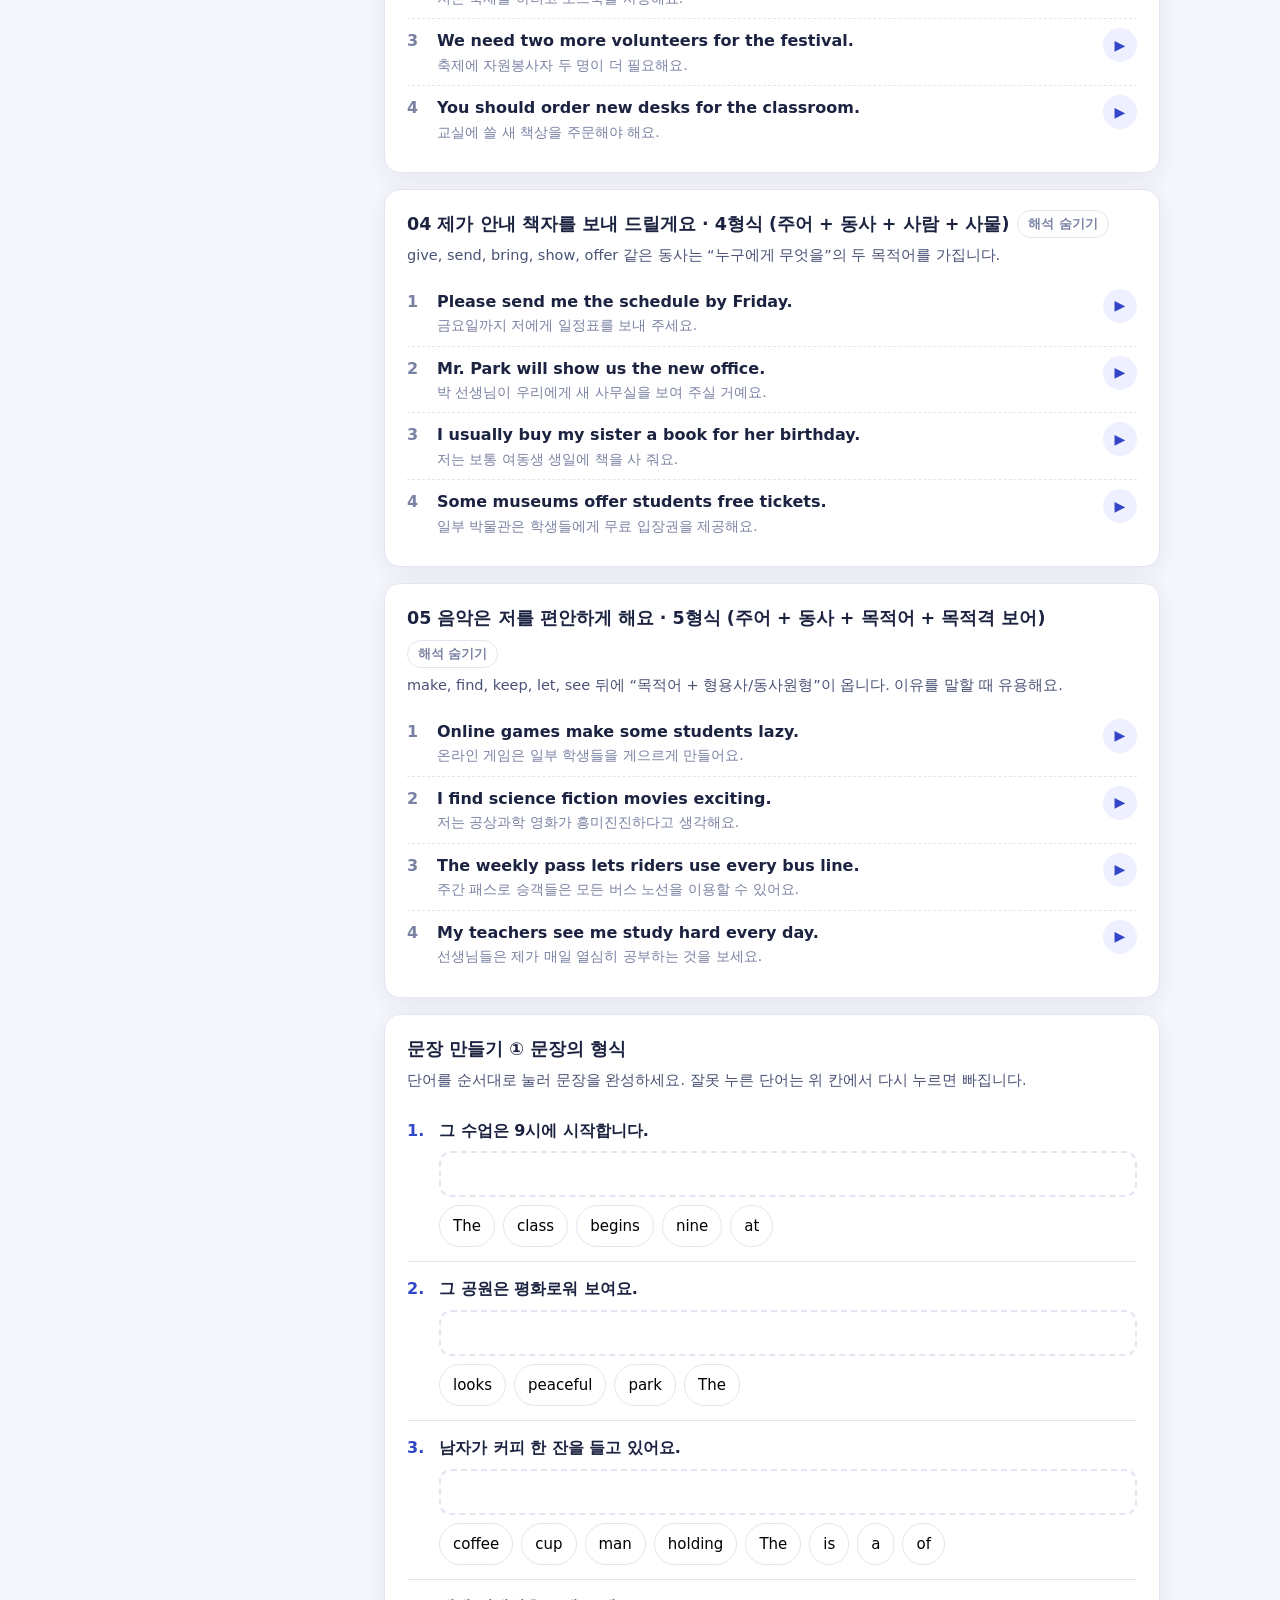
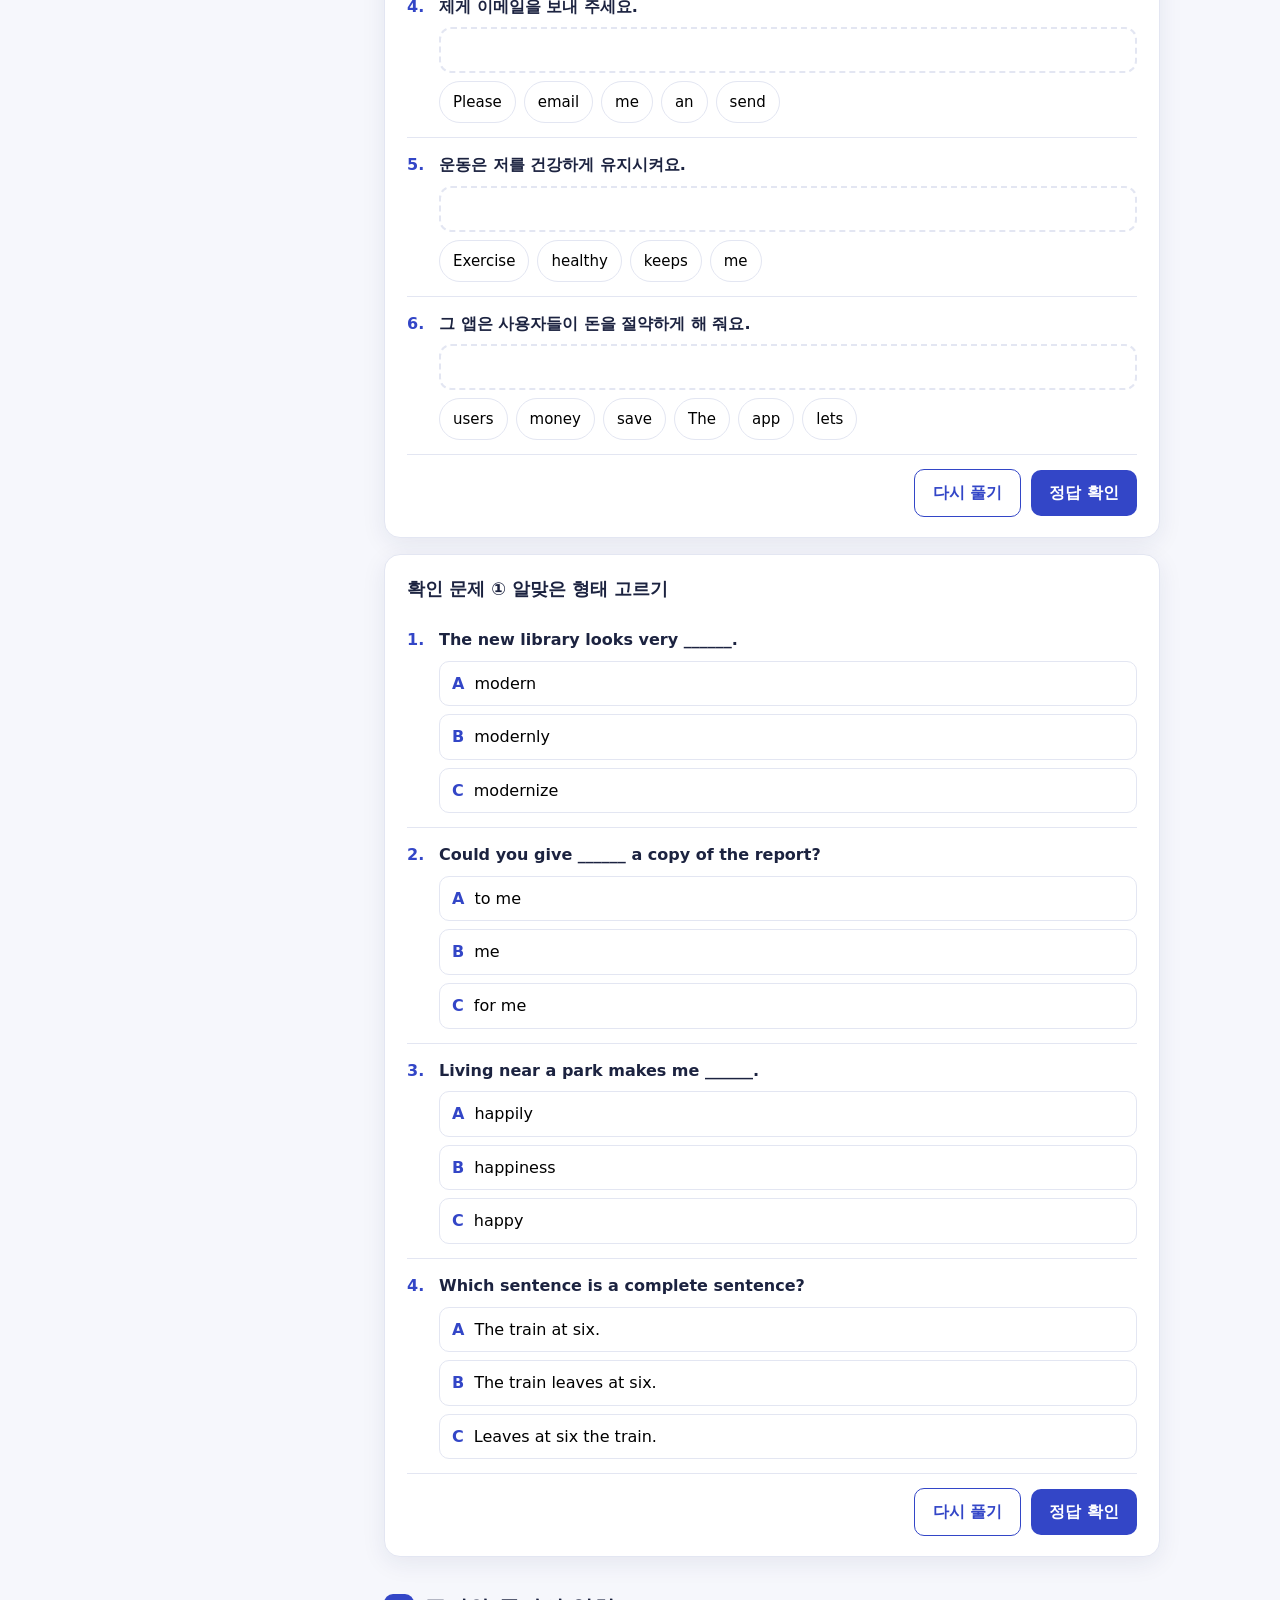
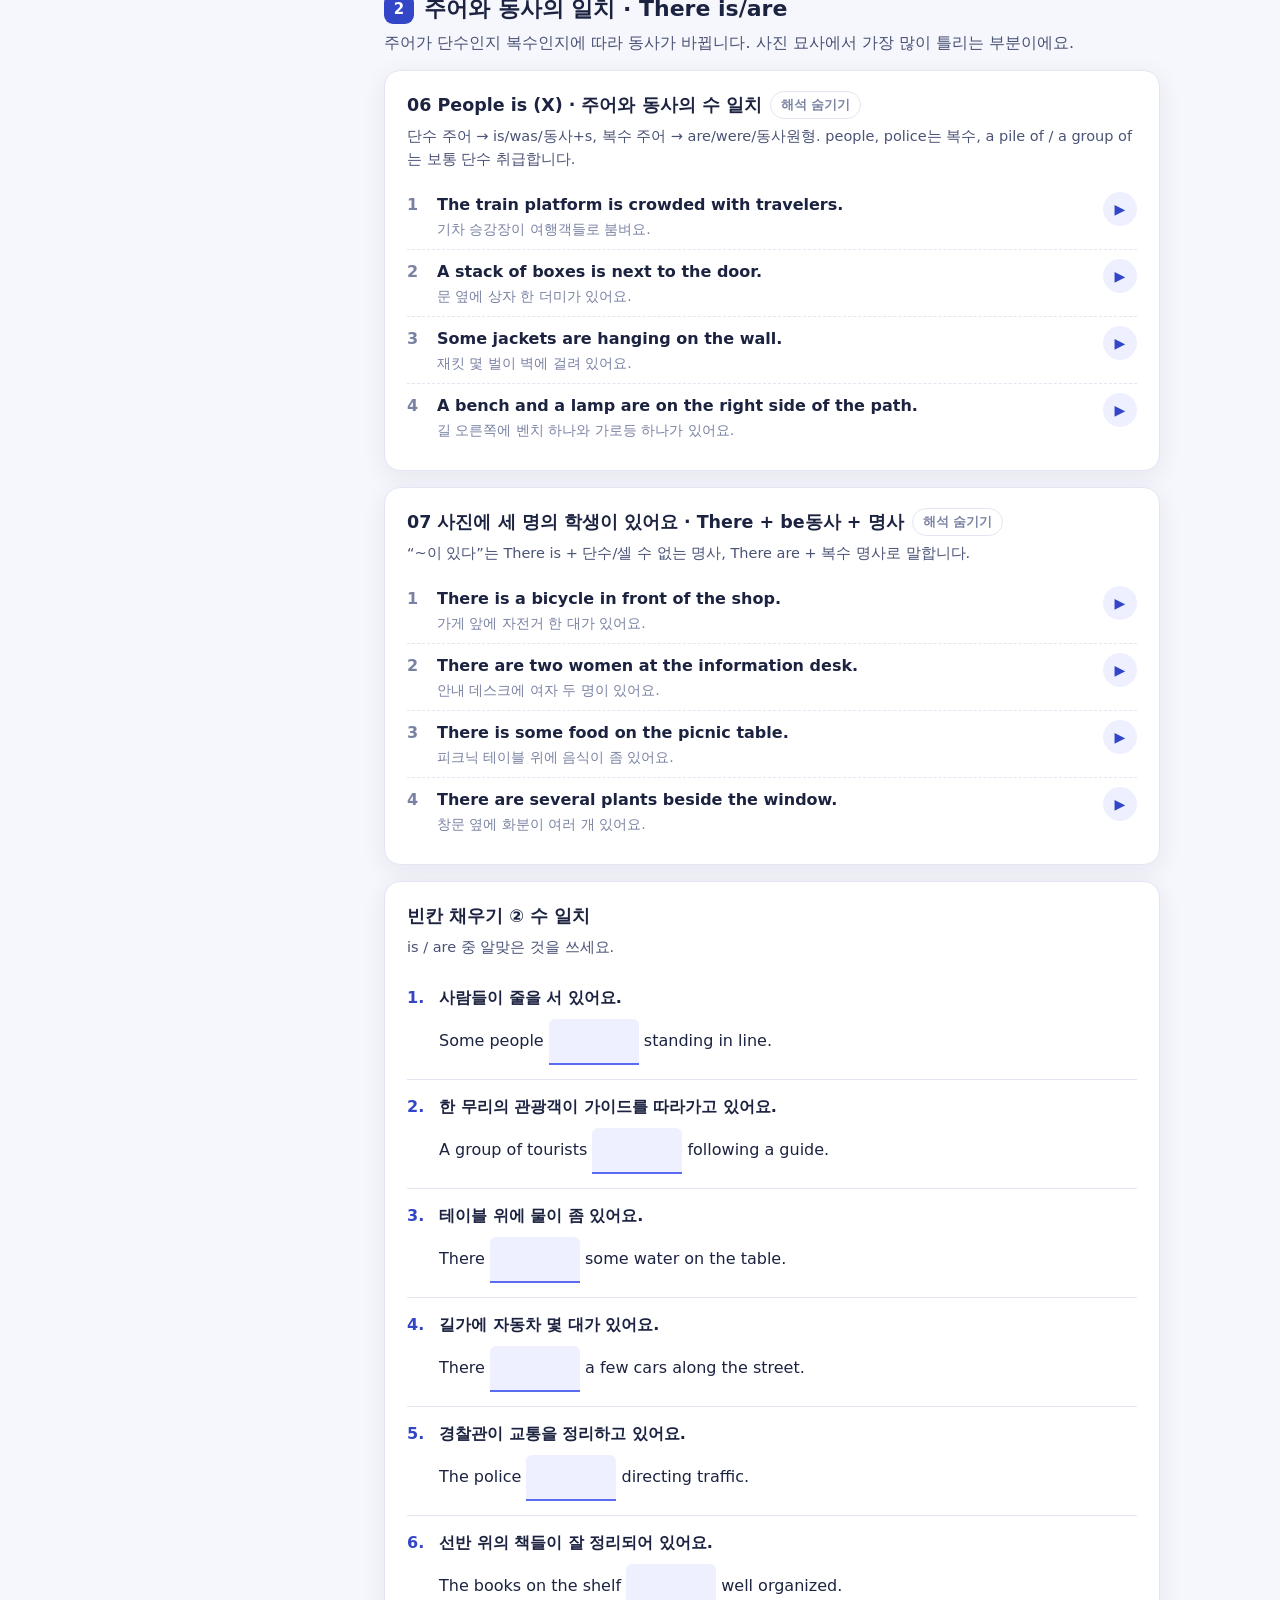
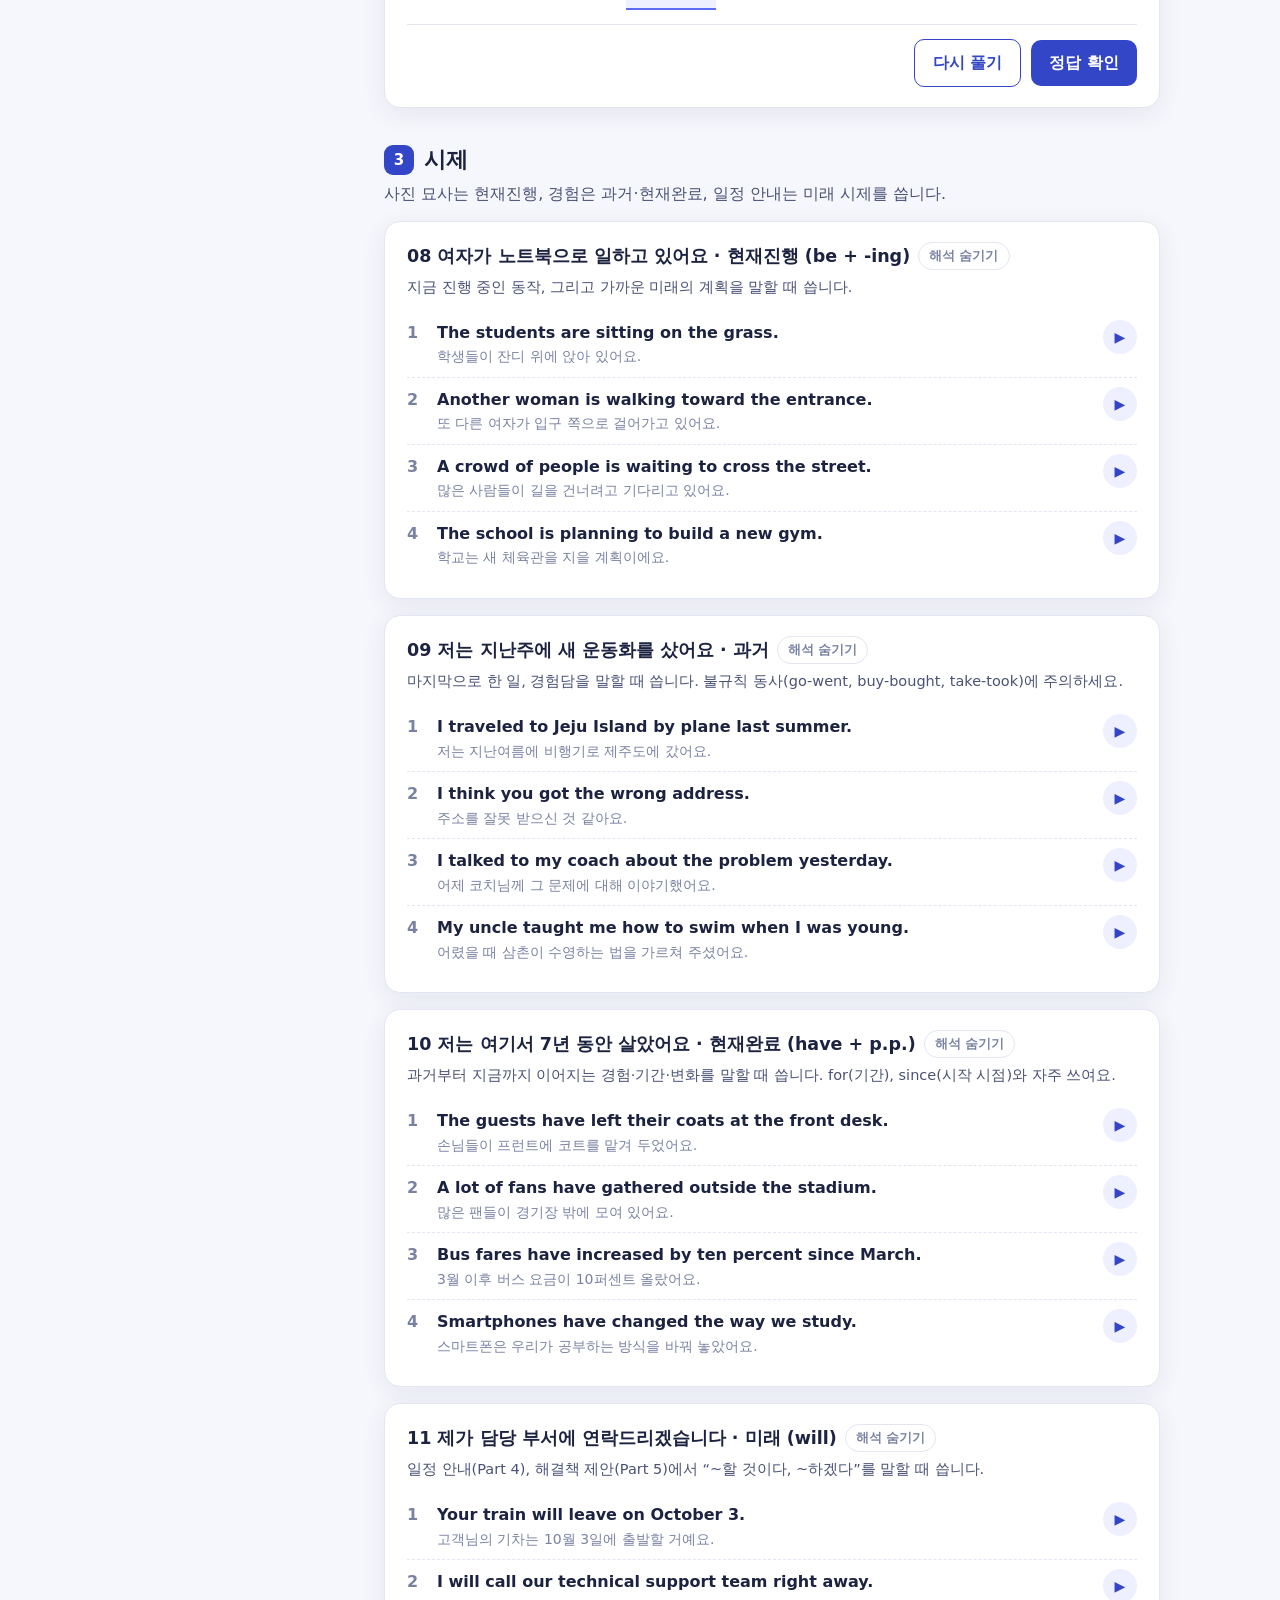
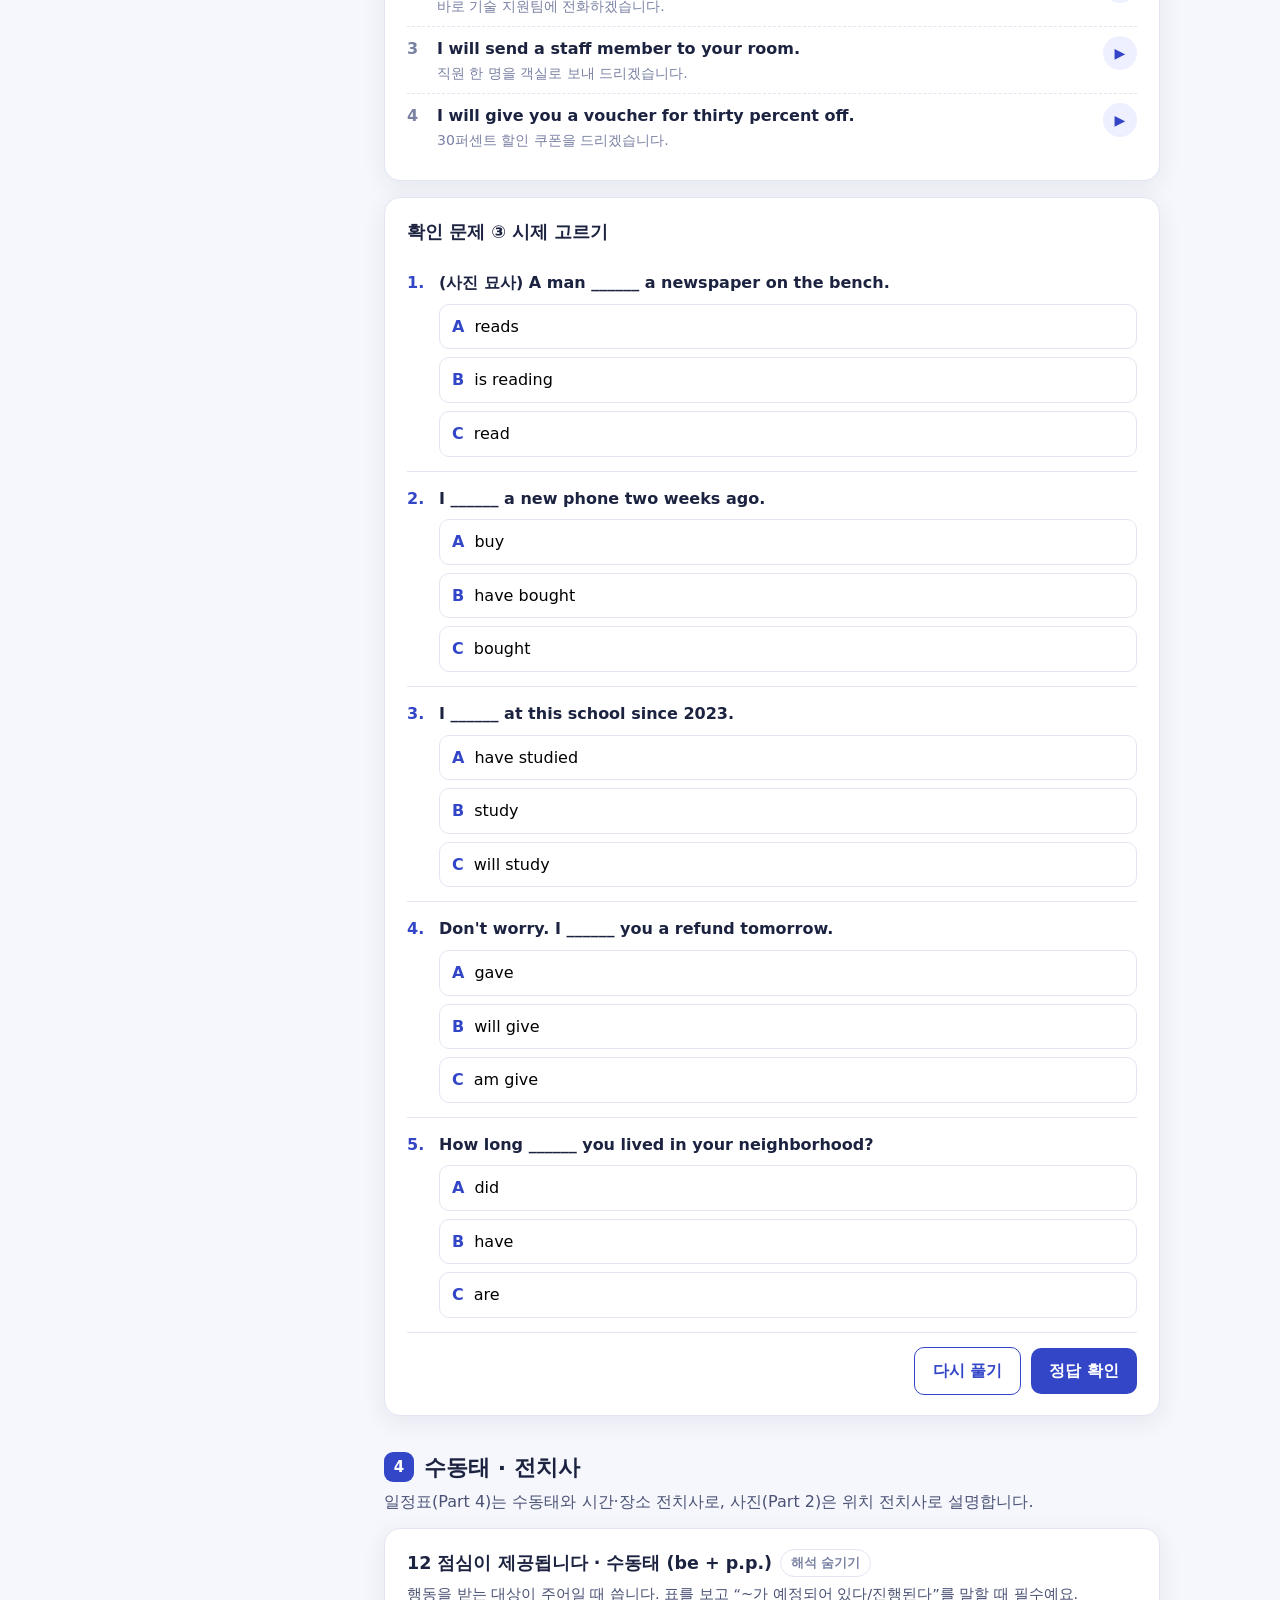
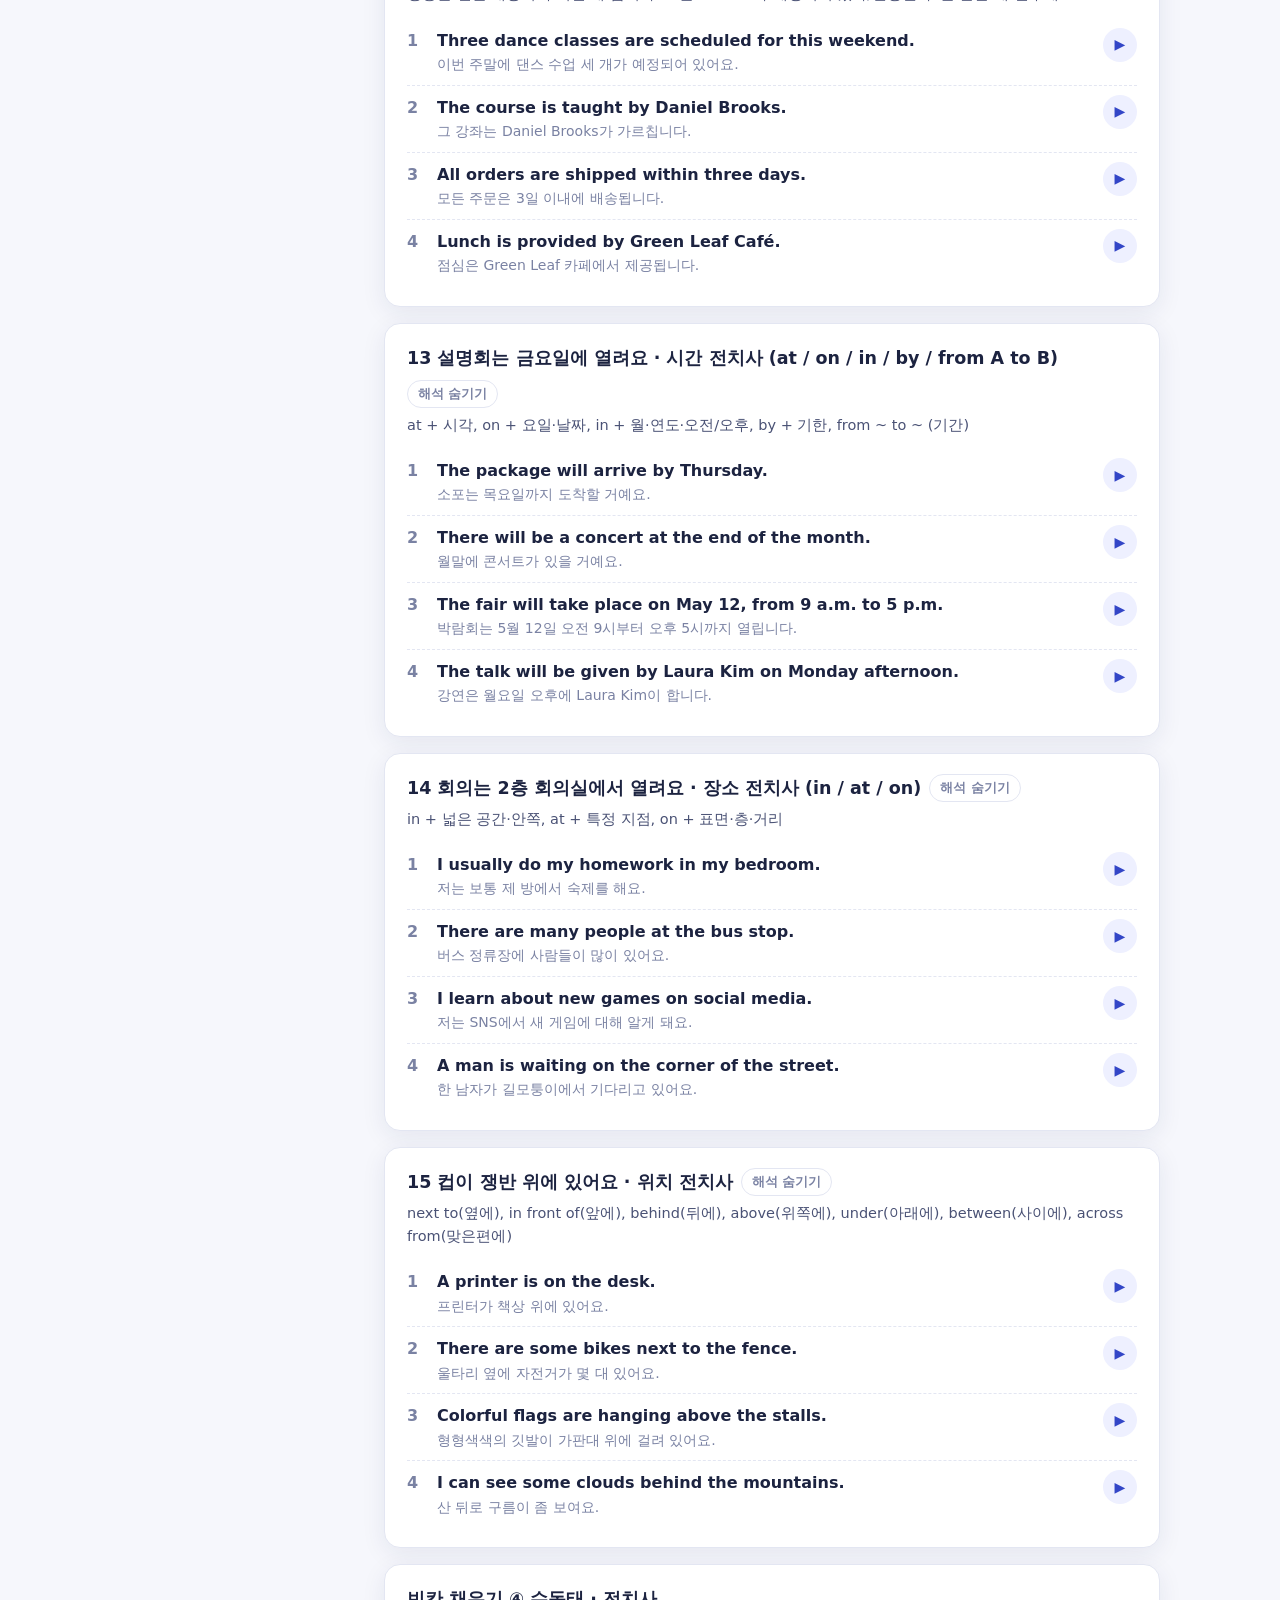
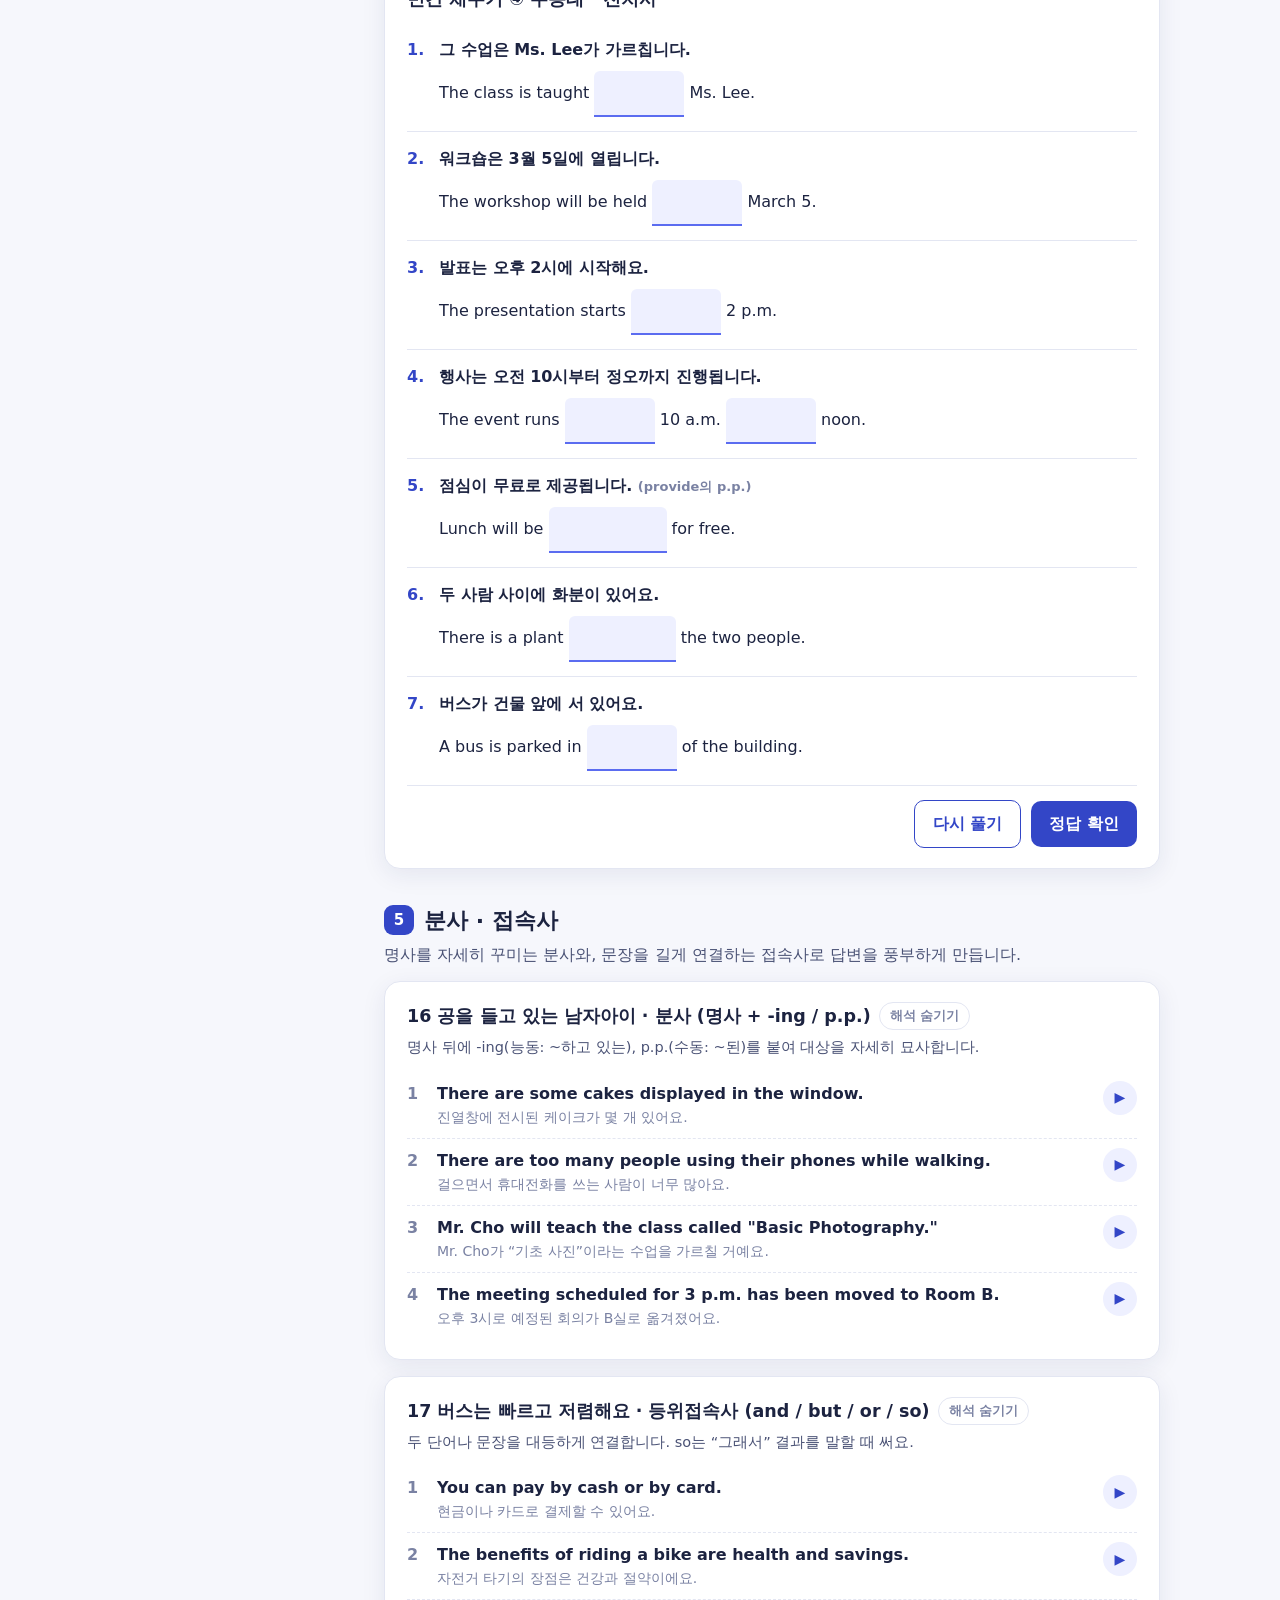
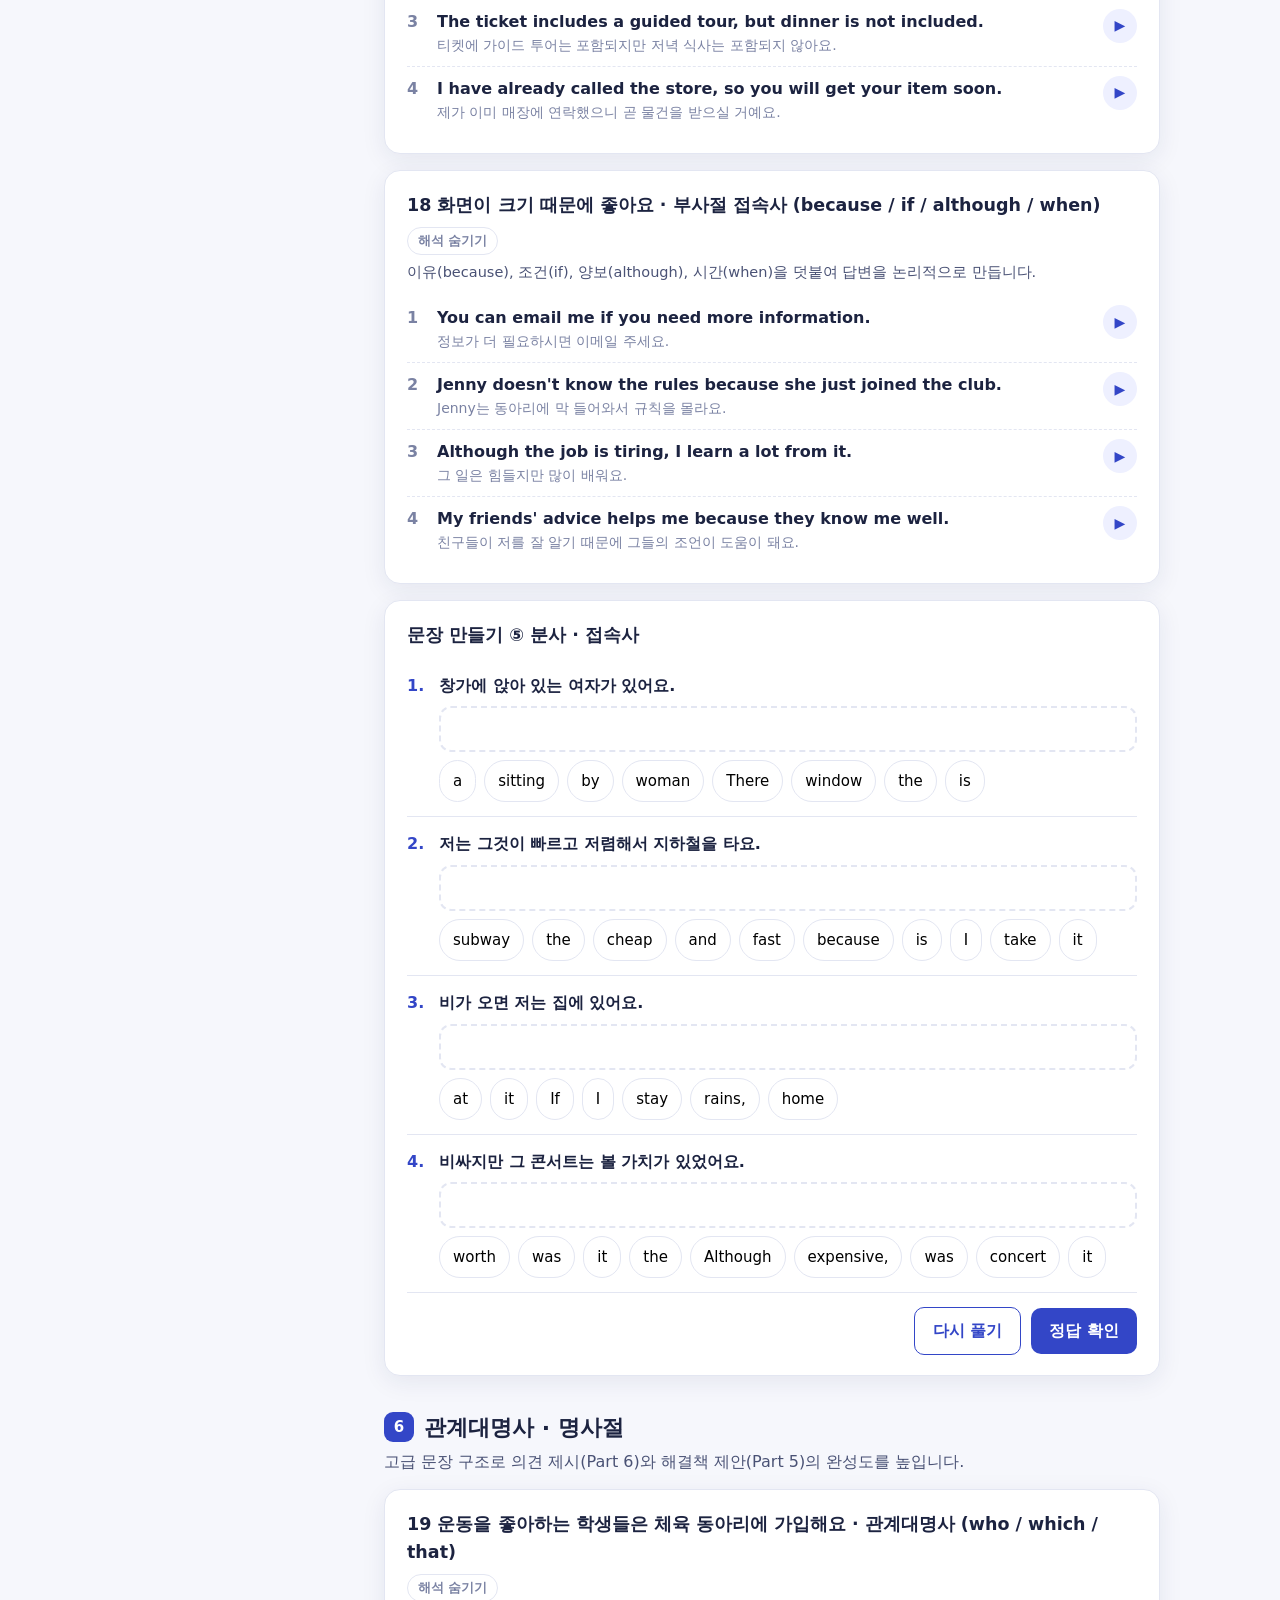
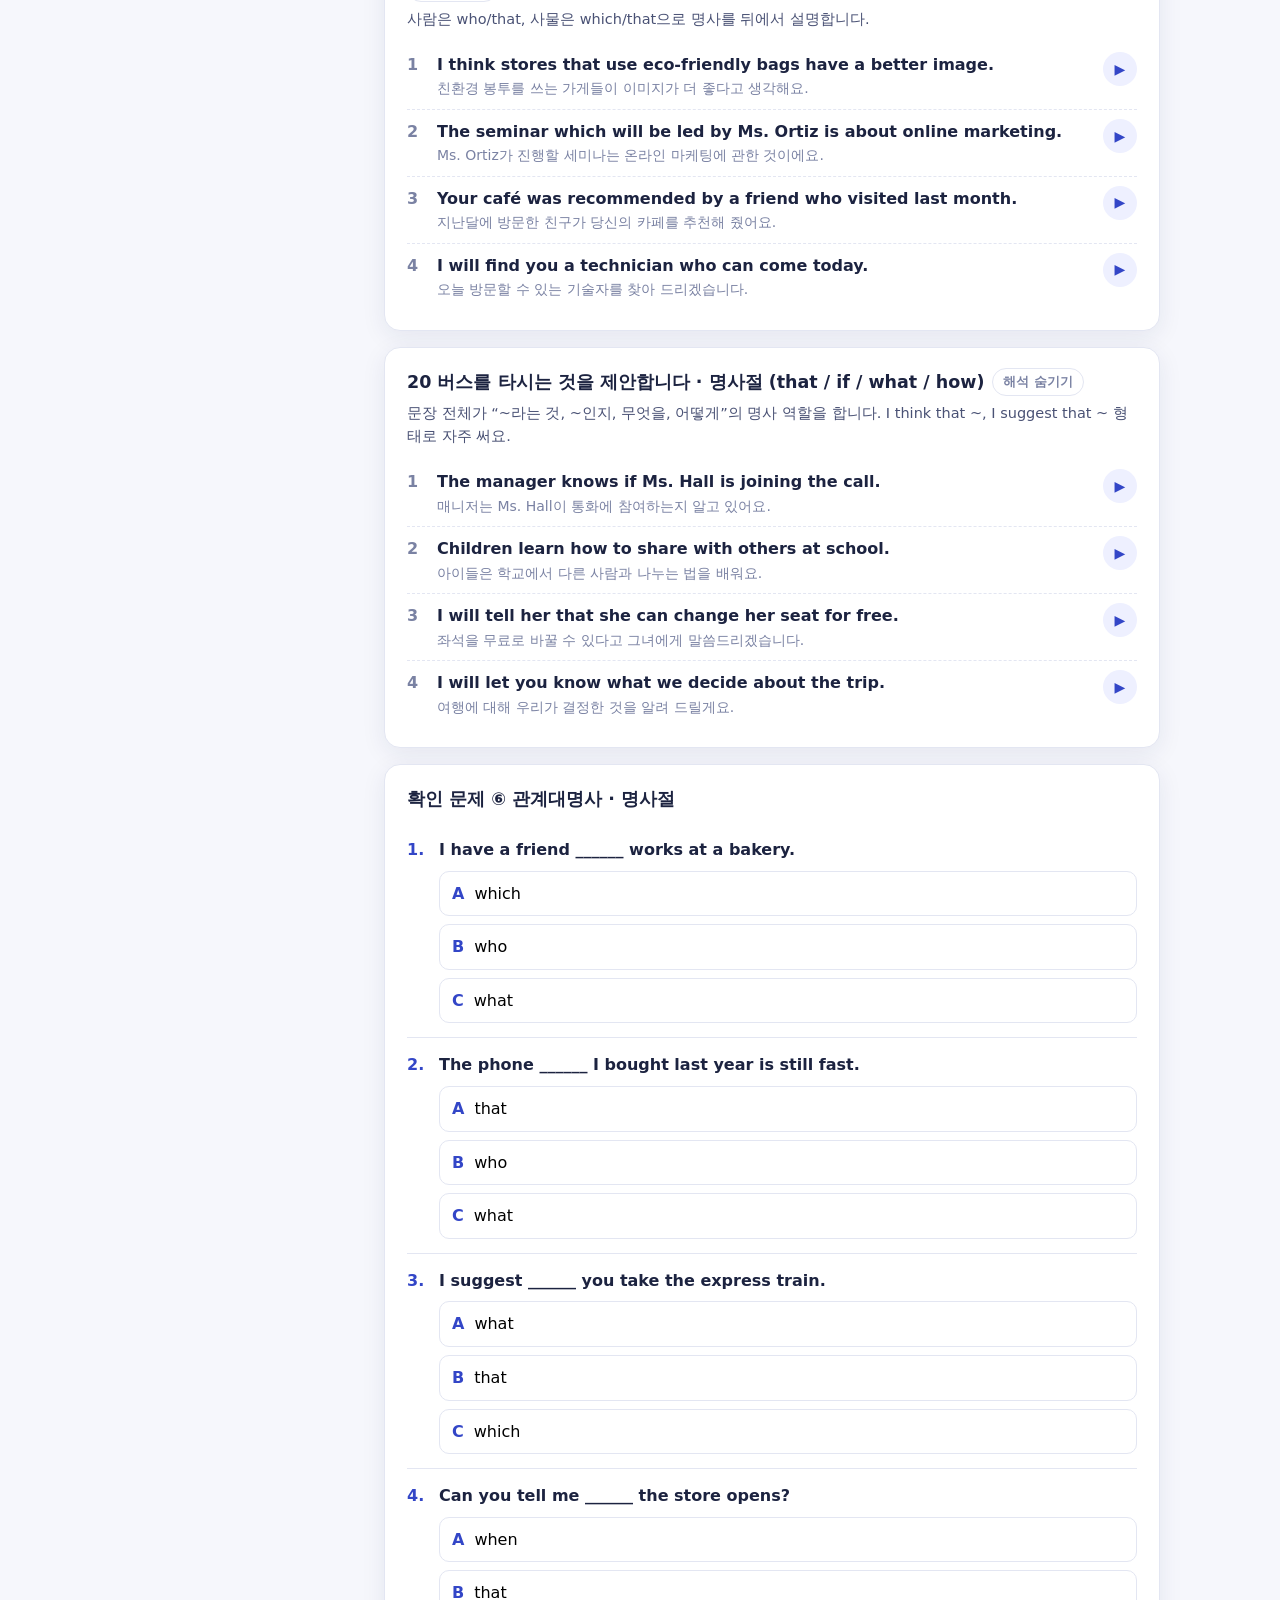
==== commit 99083b2b: "뜻 가리기 · 해석 가리기 기능 추가 화면 왼쪽 아래 버튼으로 단어 뜻과 문장 해석을 흐리게 가리고, 가려진 부분을 누르면 하나씩 확인할 수 있습니다. 설정은 페이지를 옮겨도 유지" ====
--- a/grammar.html
+++ b/grammar.html
@@ -29,5 +29,6 @@
 <script src="assets/chapters.js"></script>
 <script src="data/grammar.js"></script>
 <script src="assets/app.js"></script>
+<script src="dain-hide.js" defer></script>
 </body>
 </html>
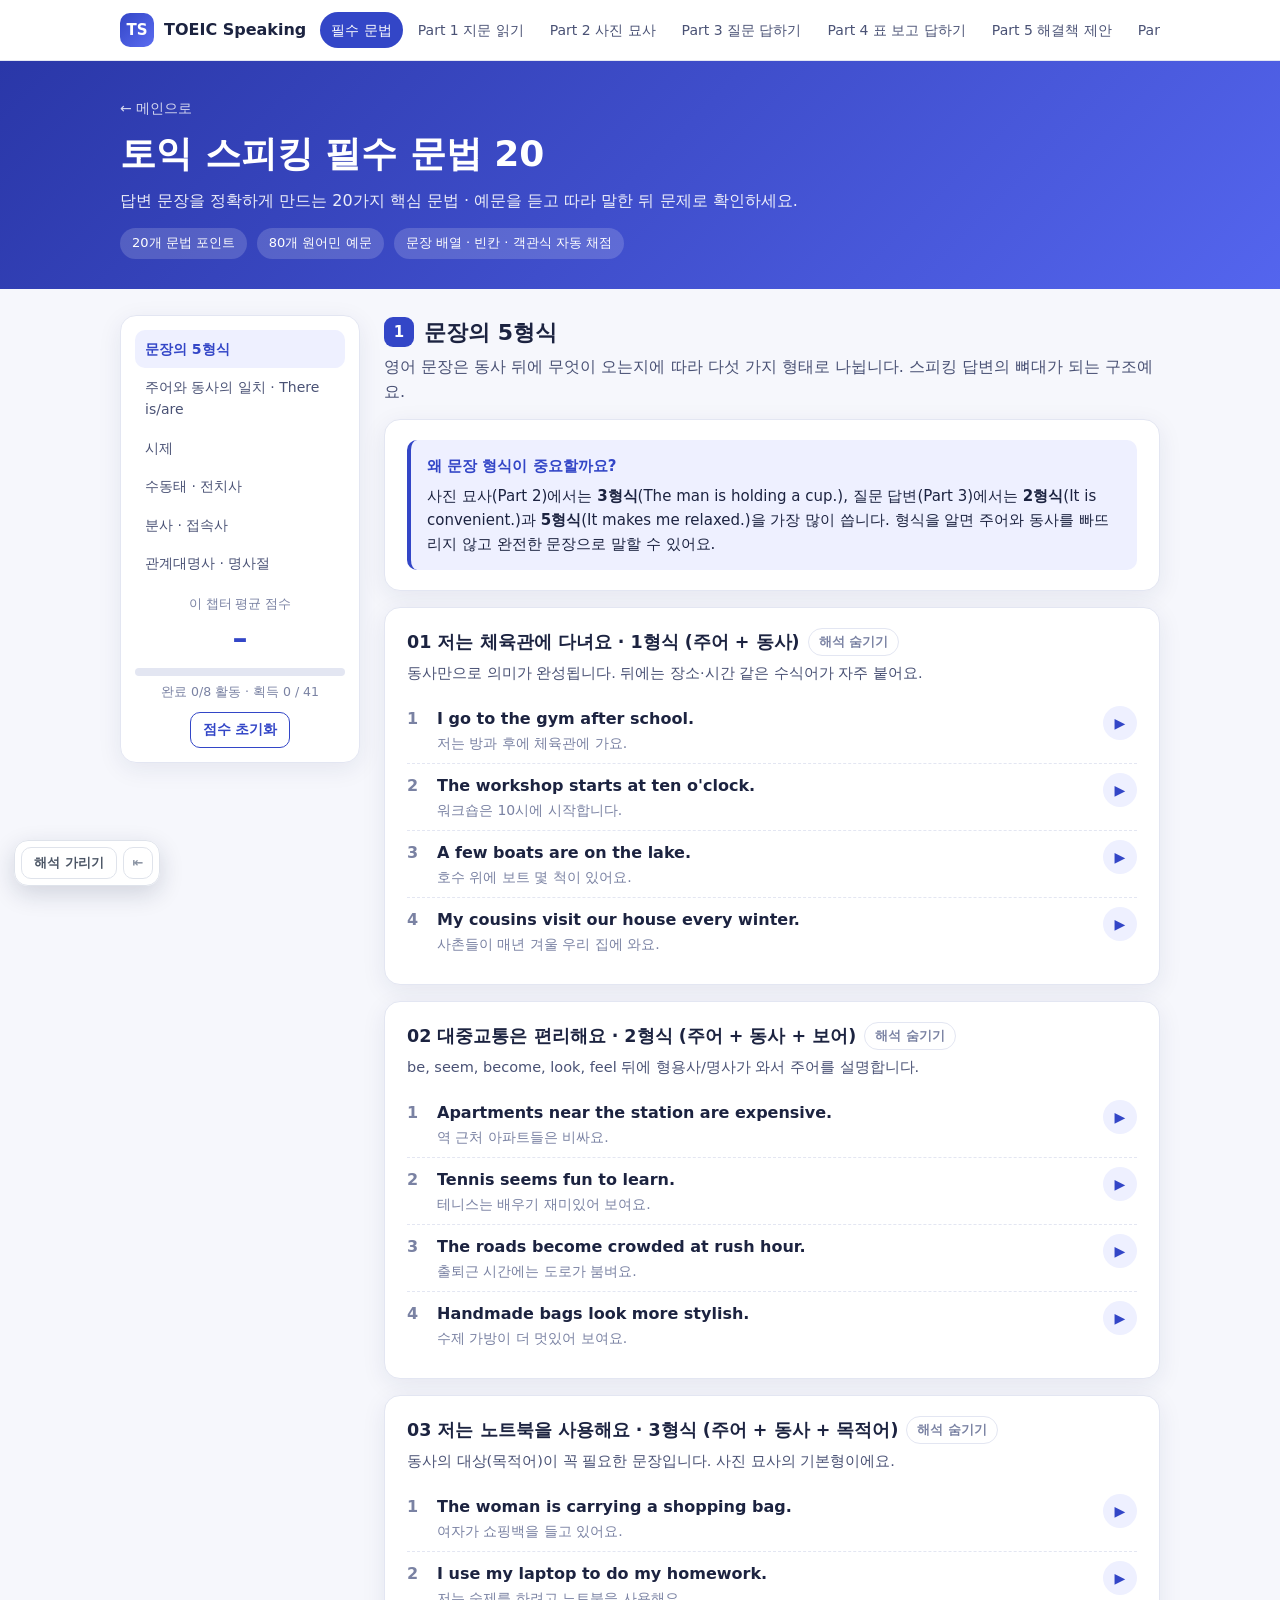
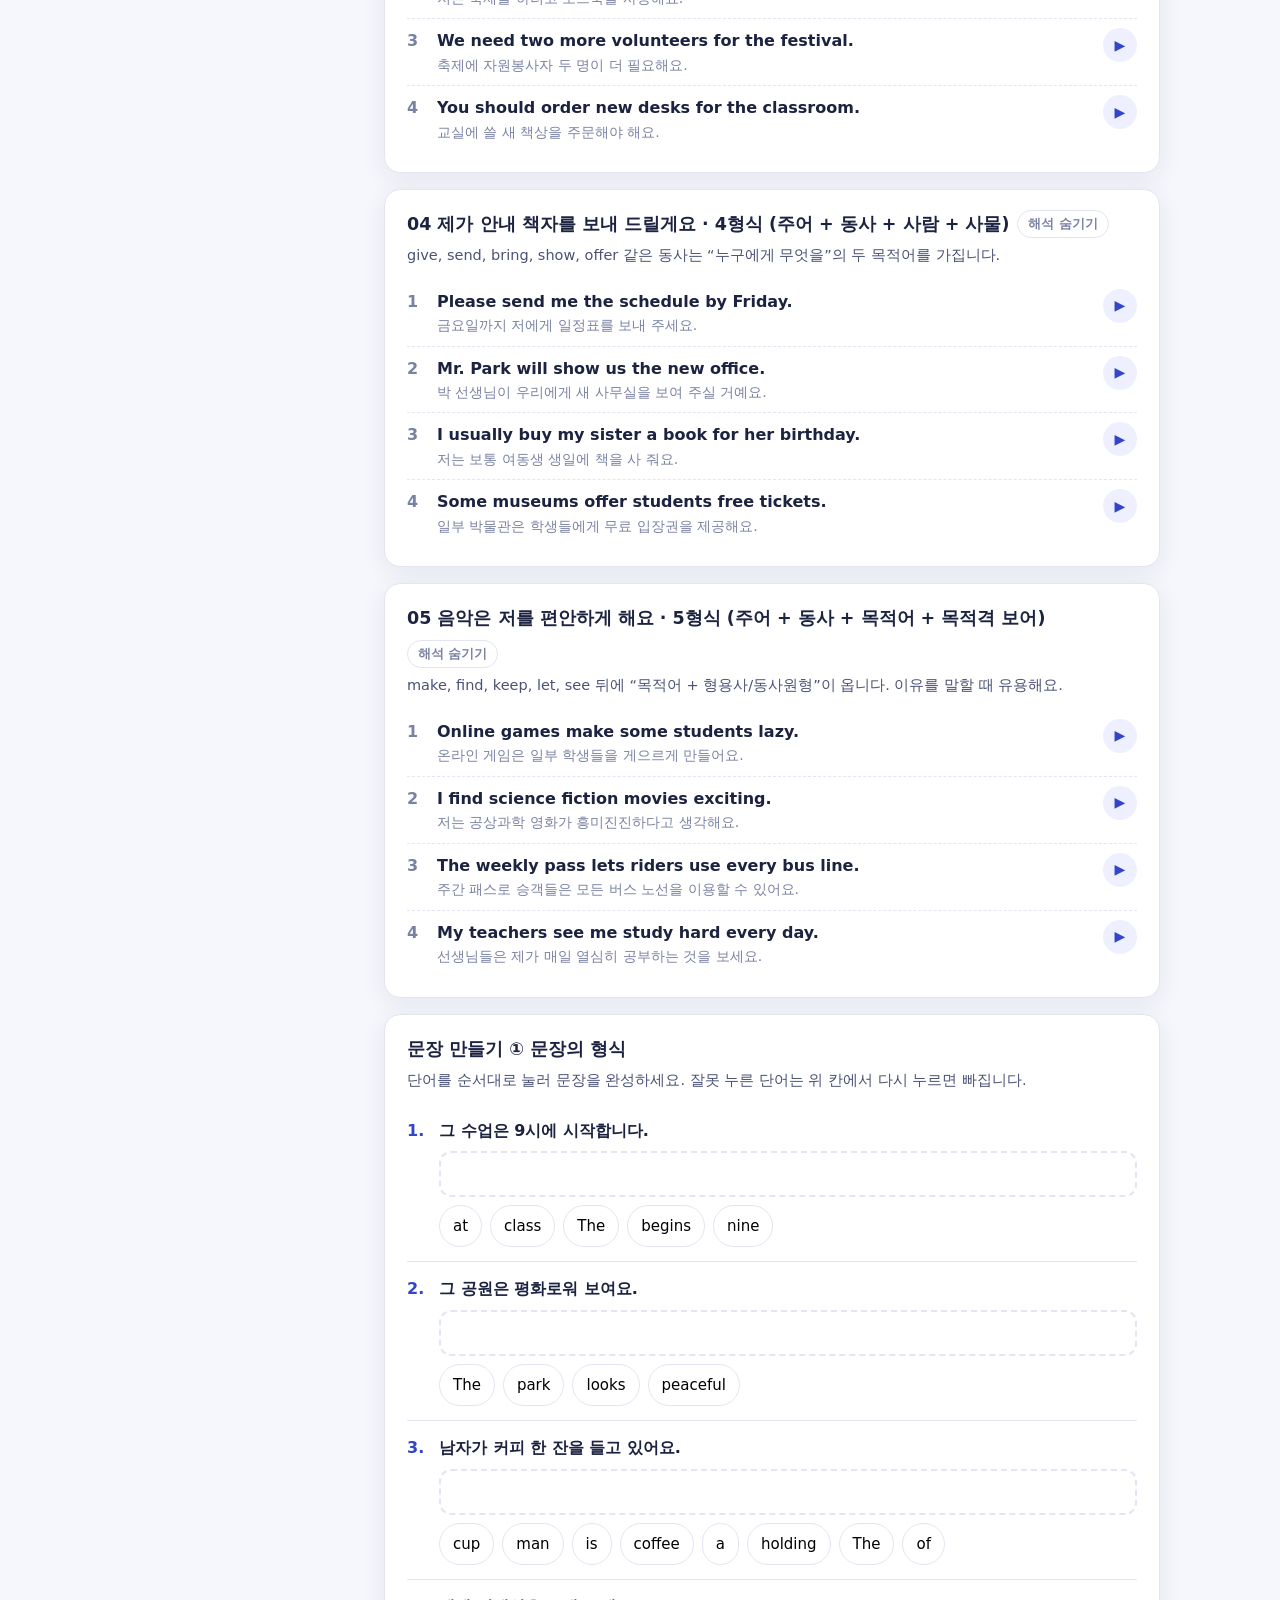
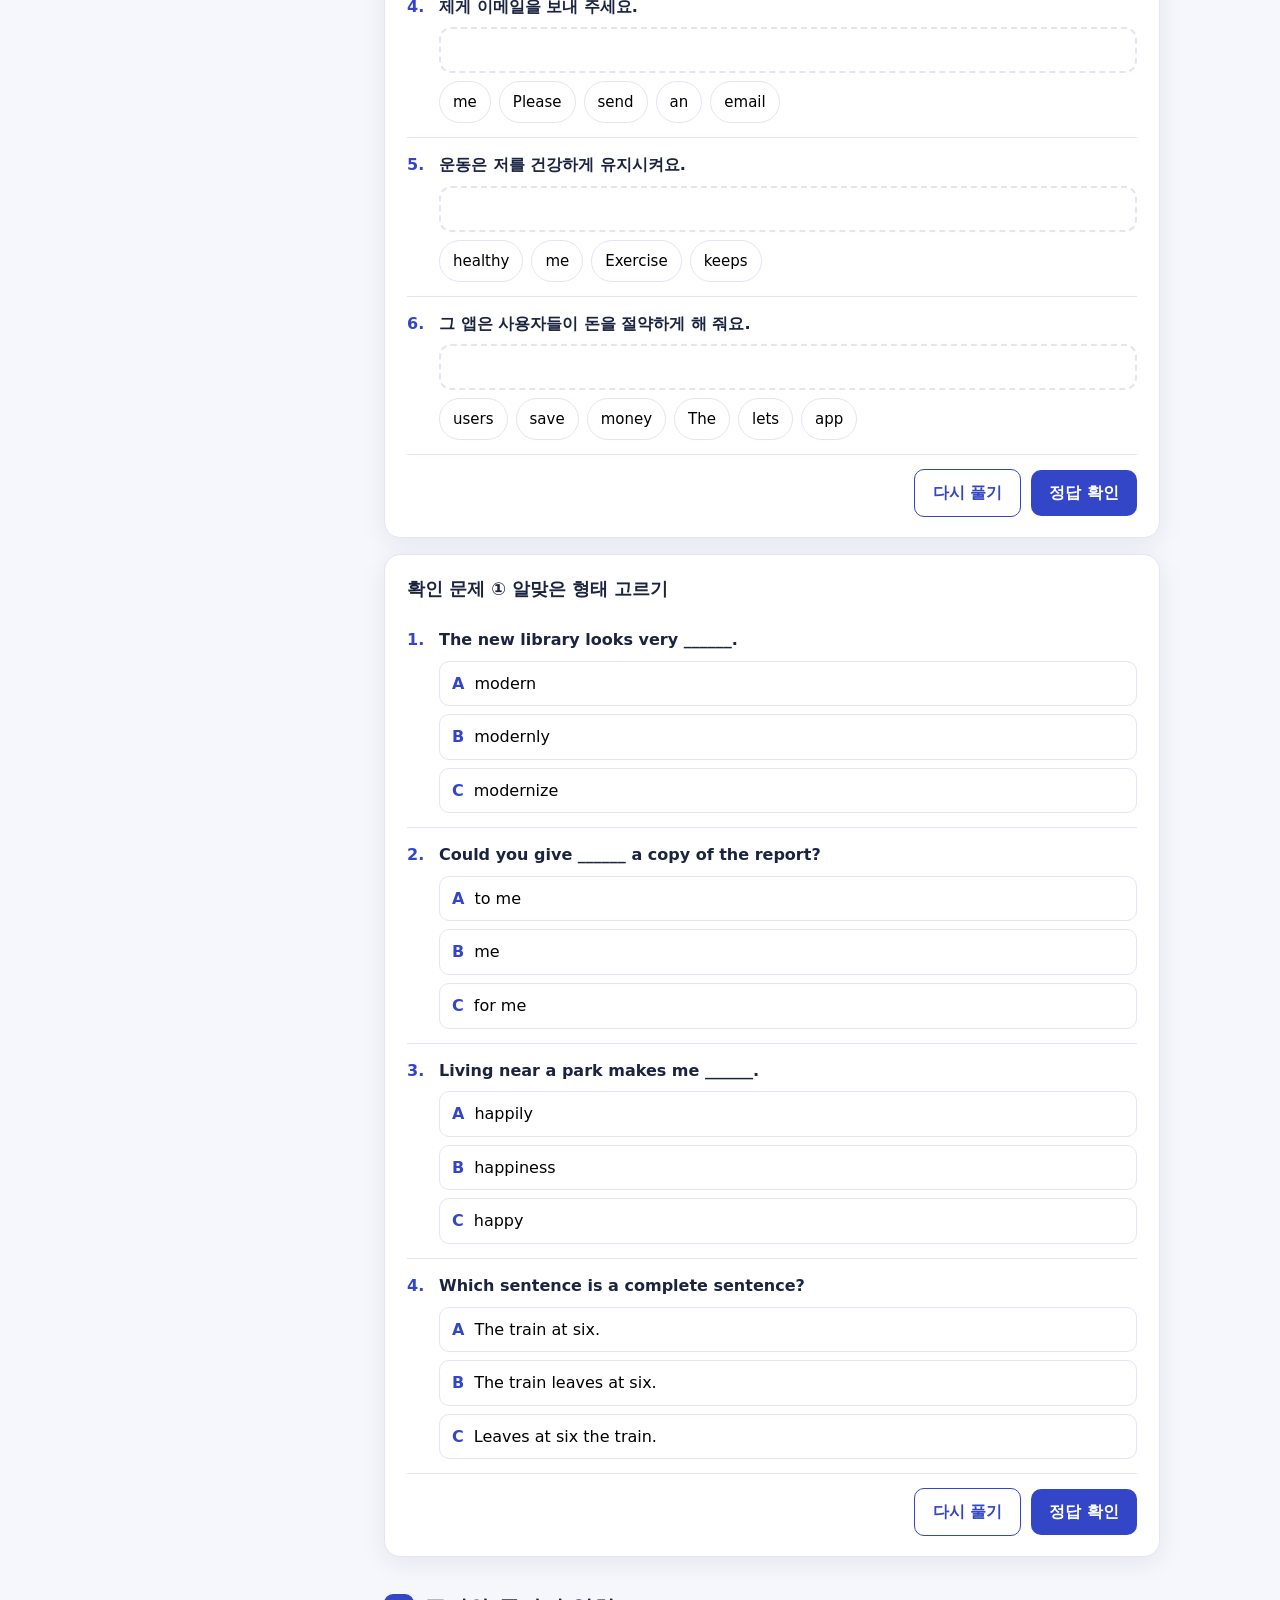
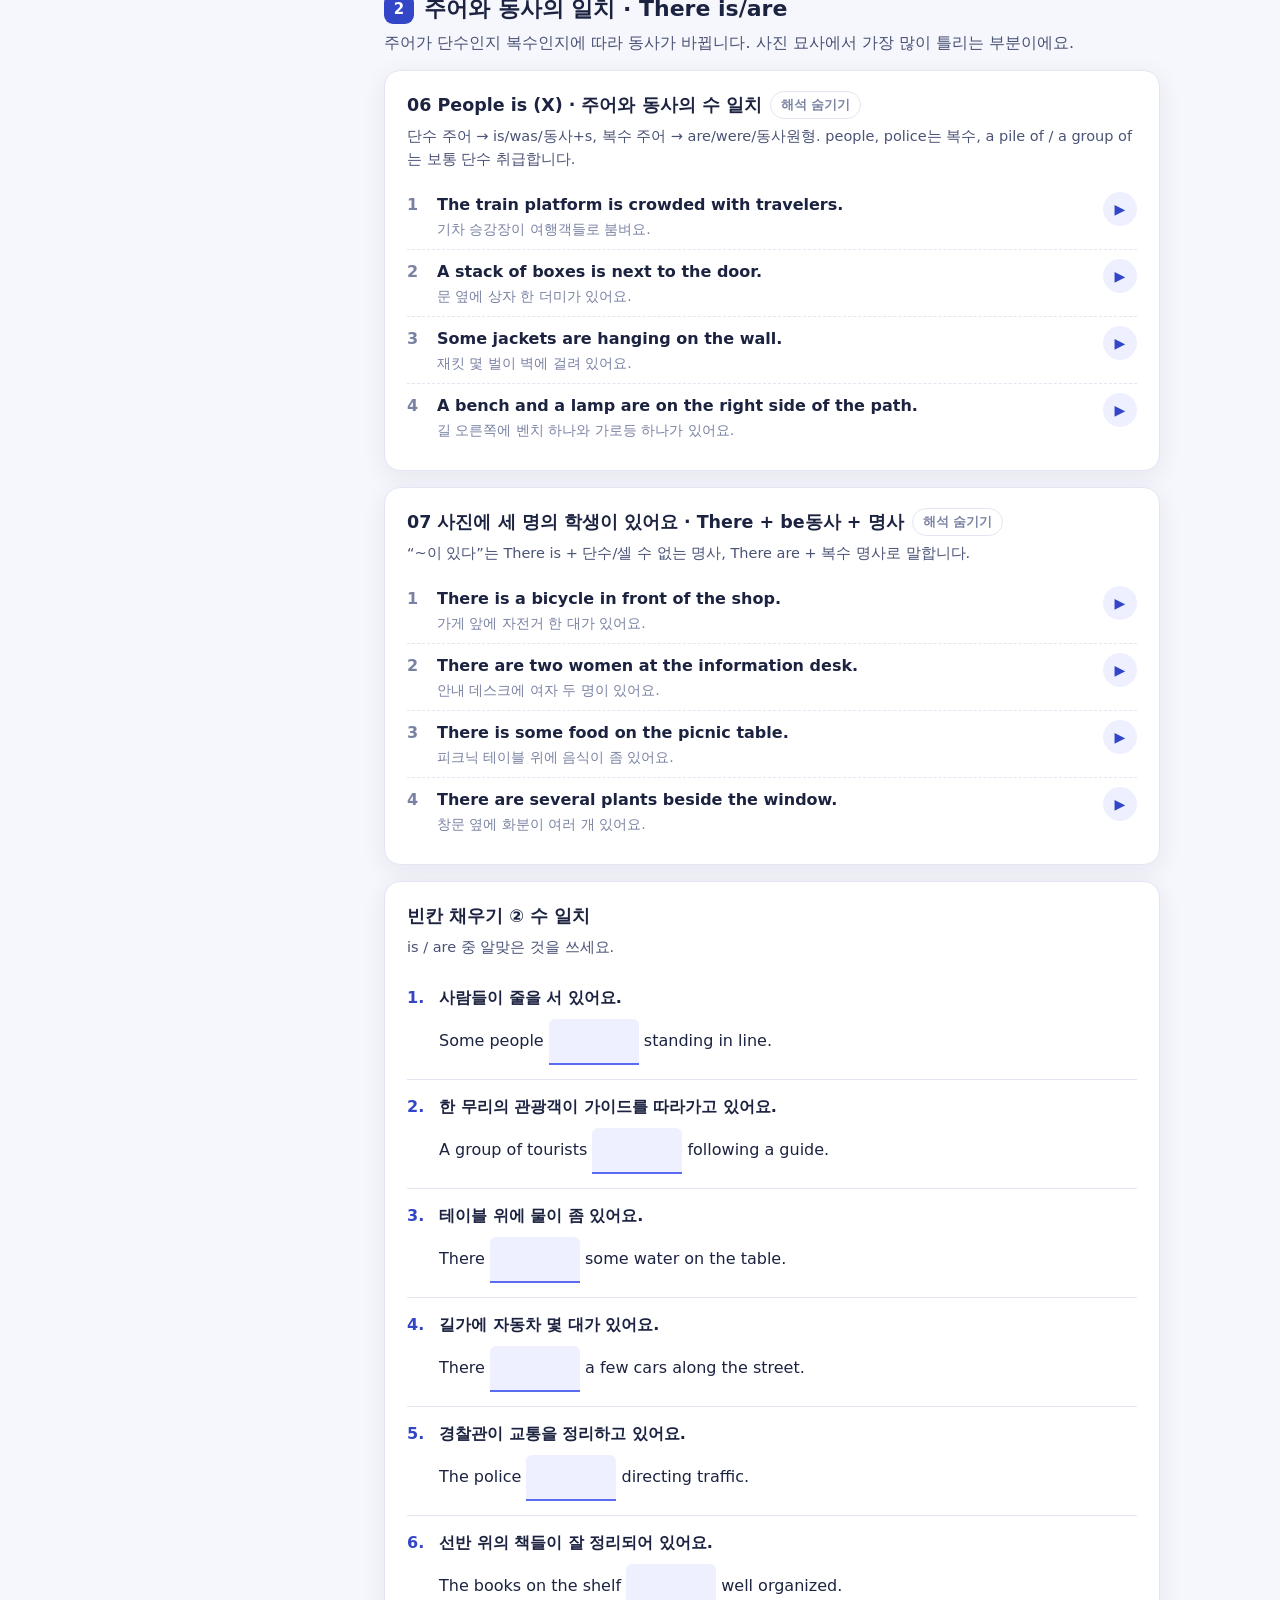
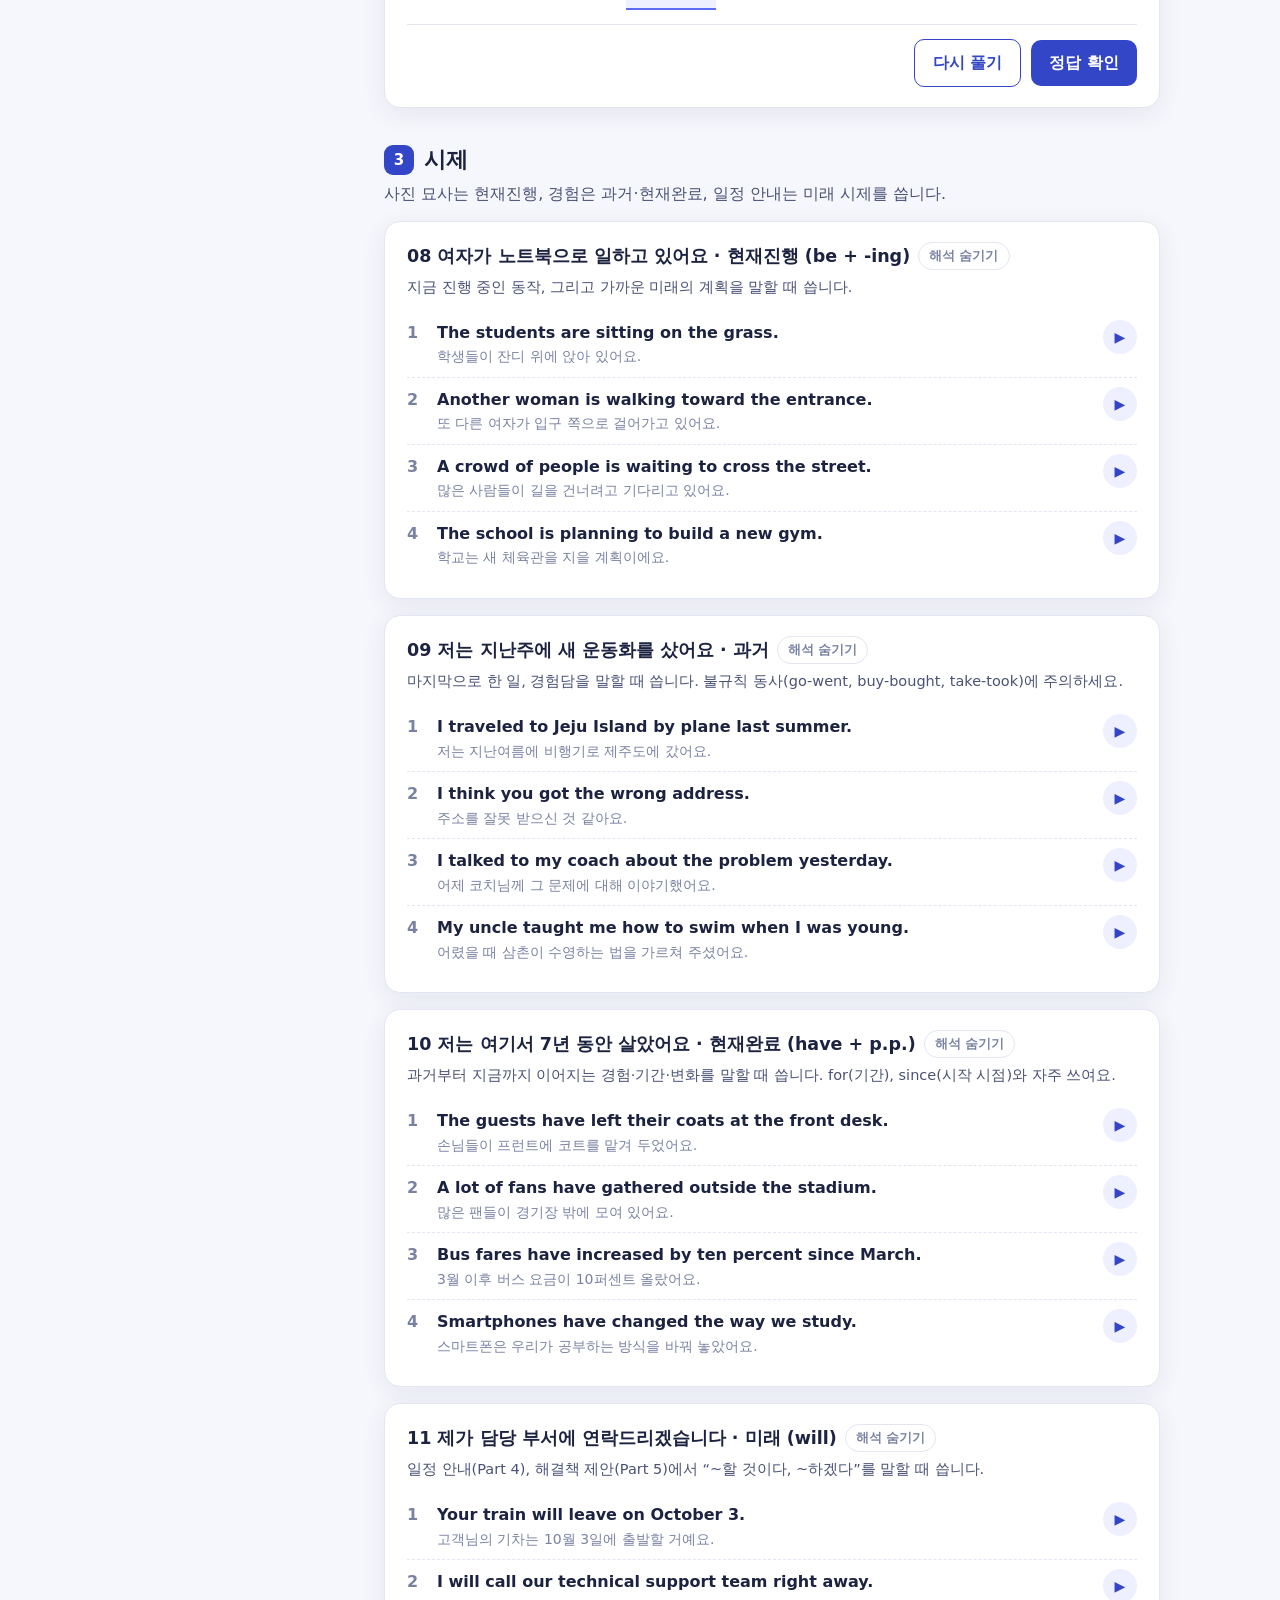
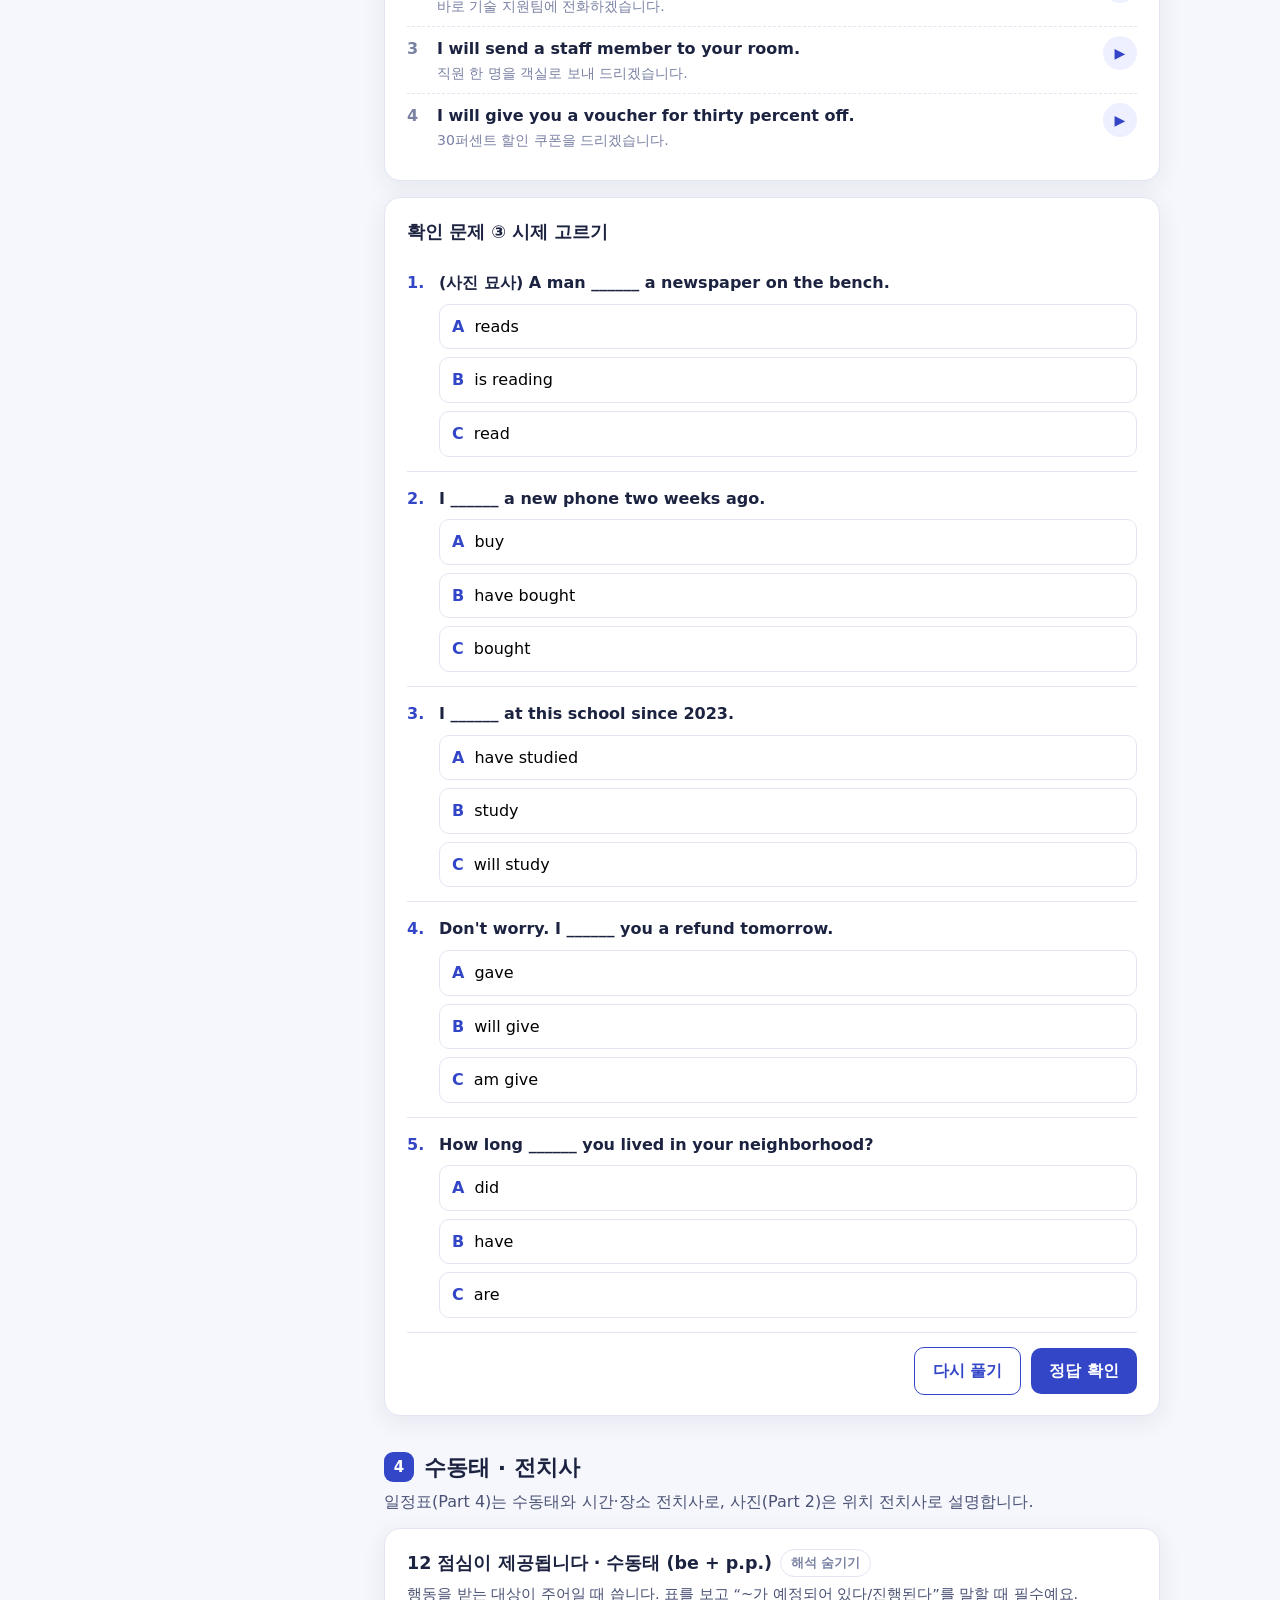
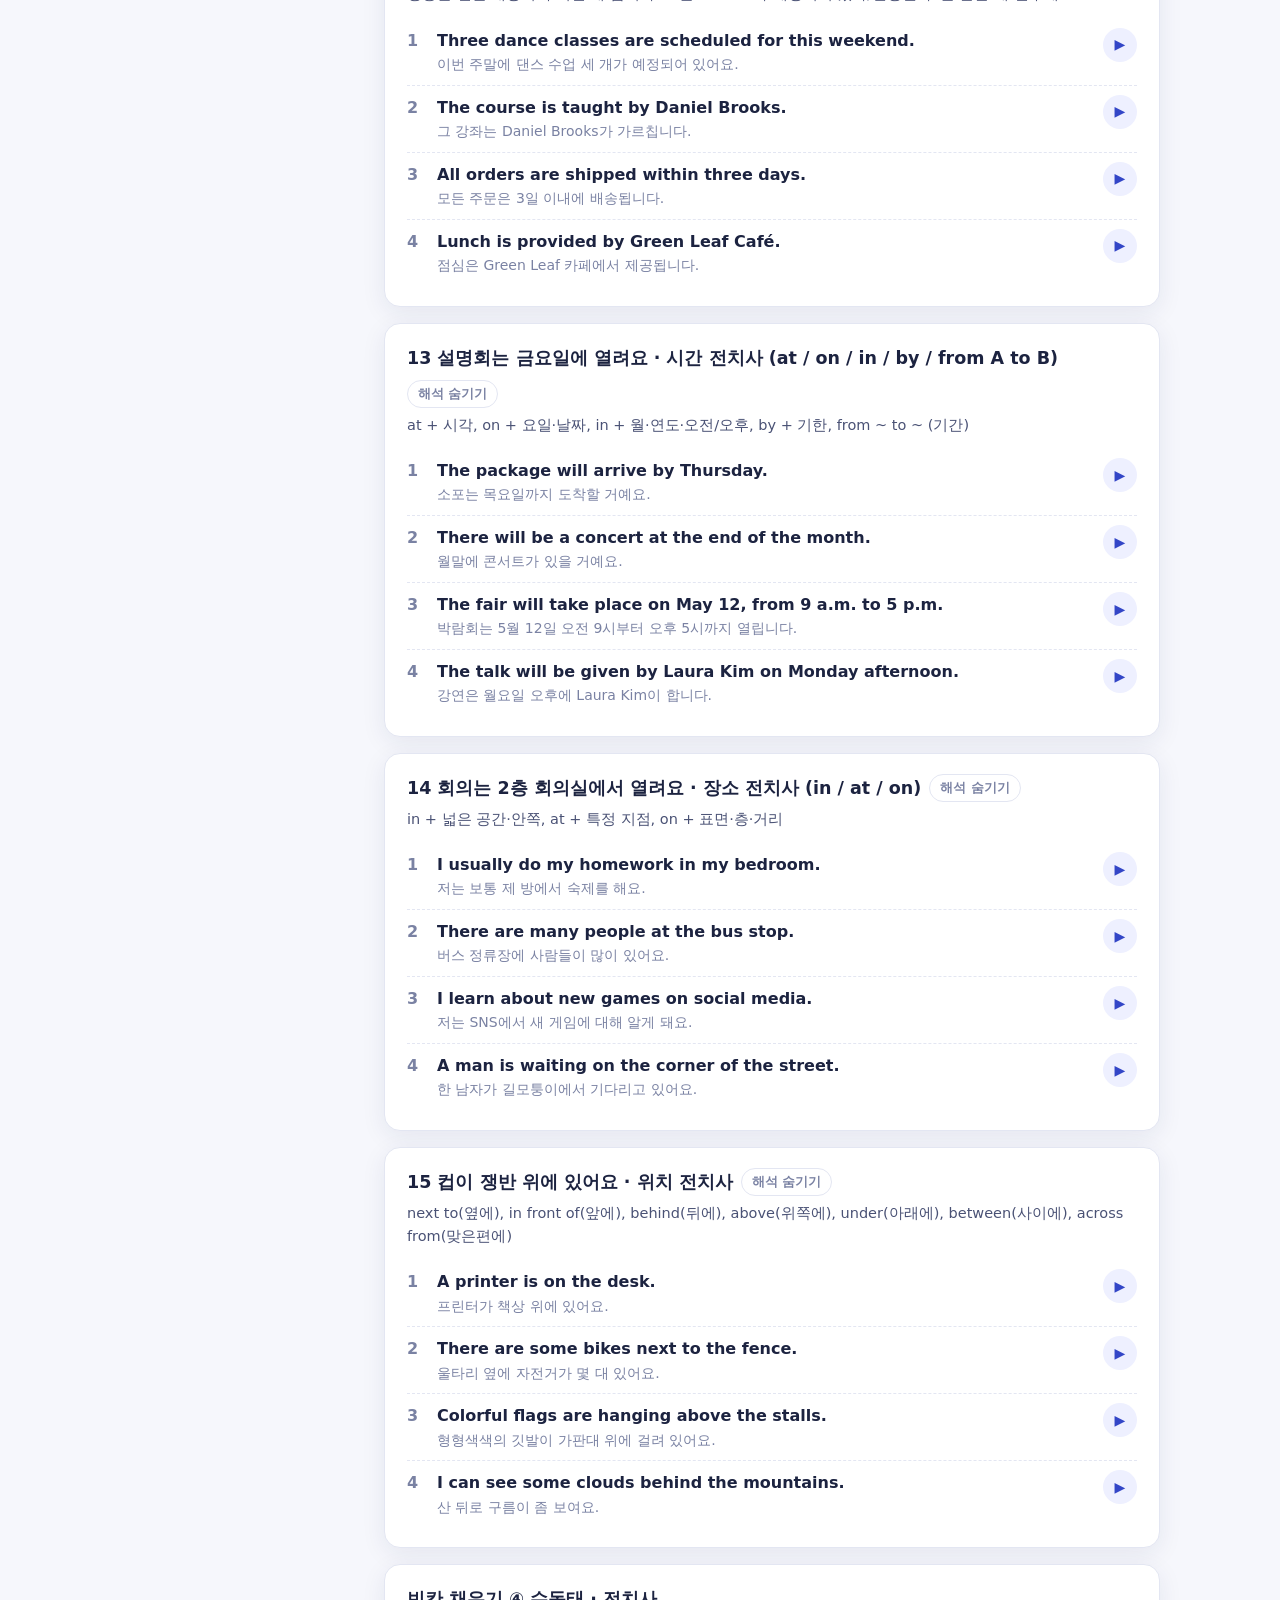
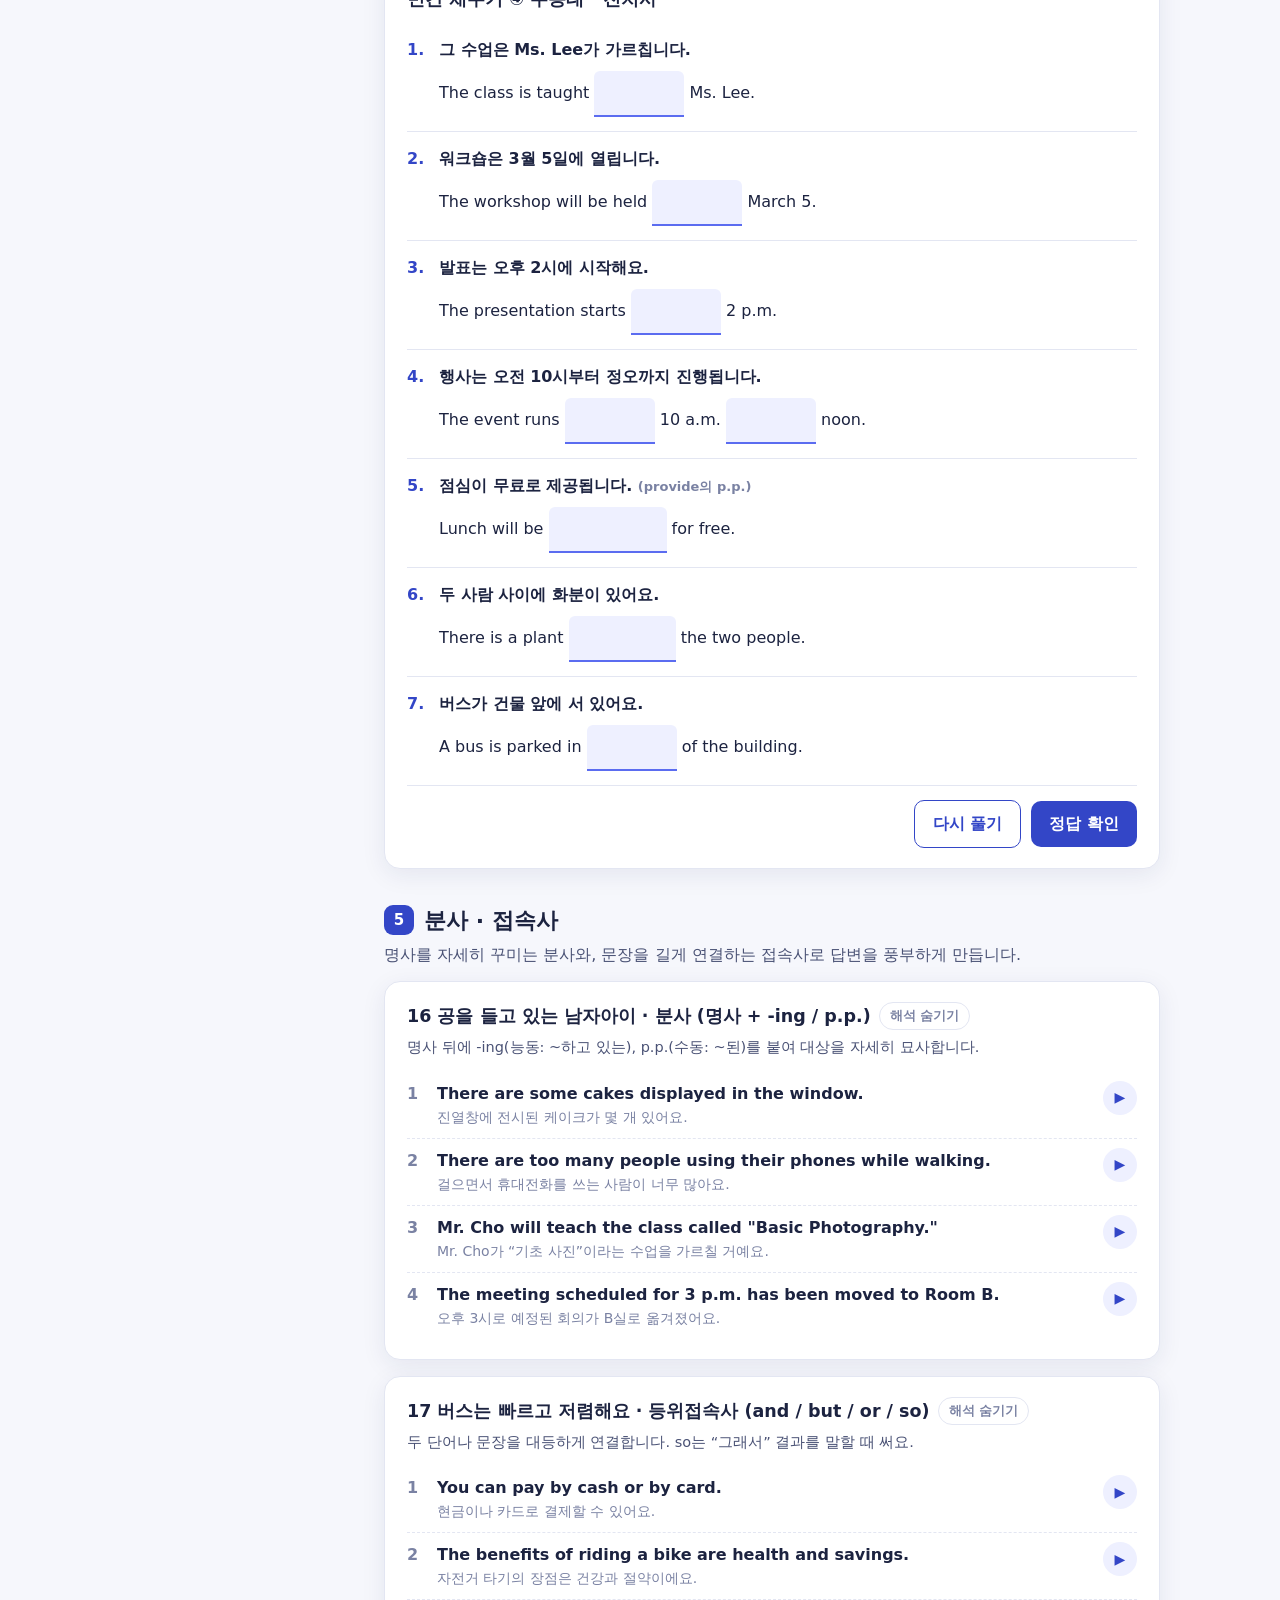
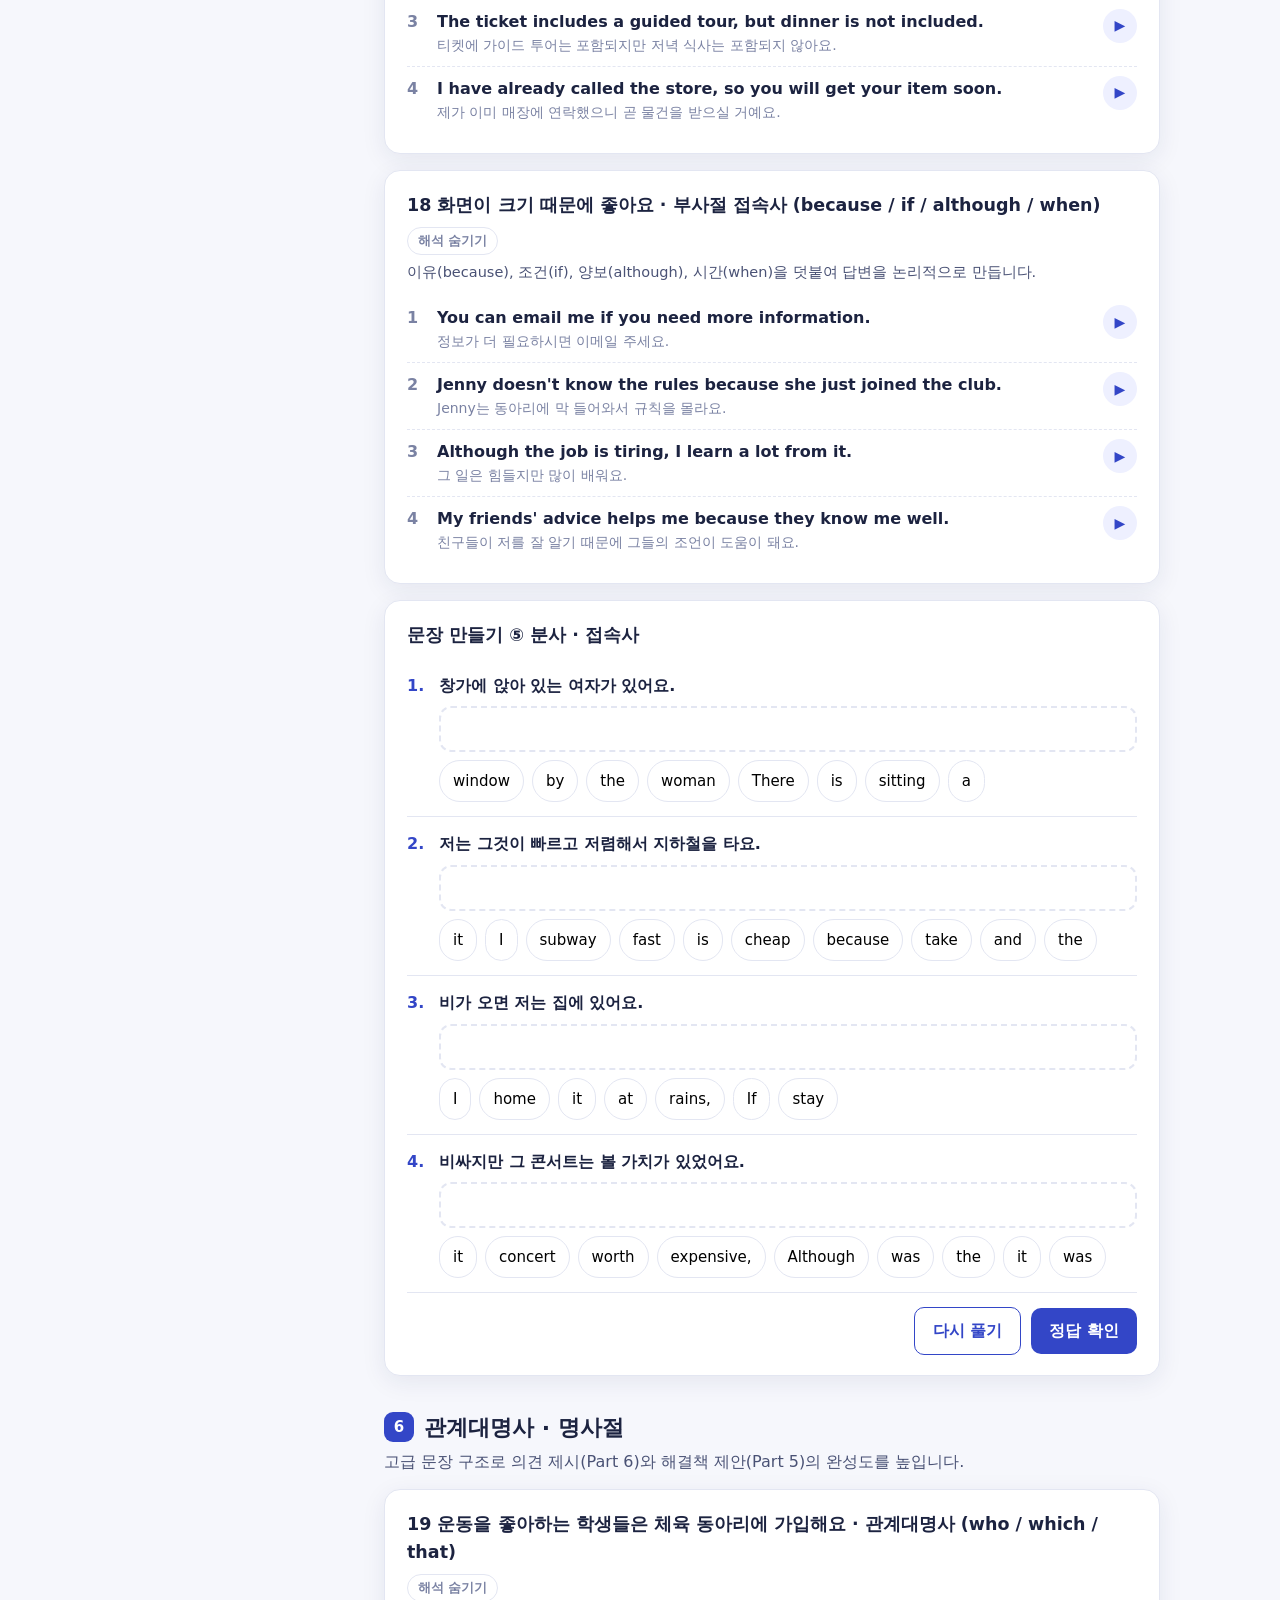
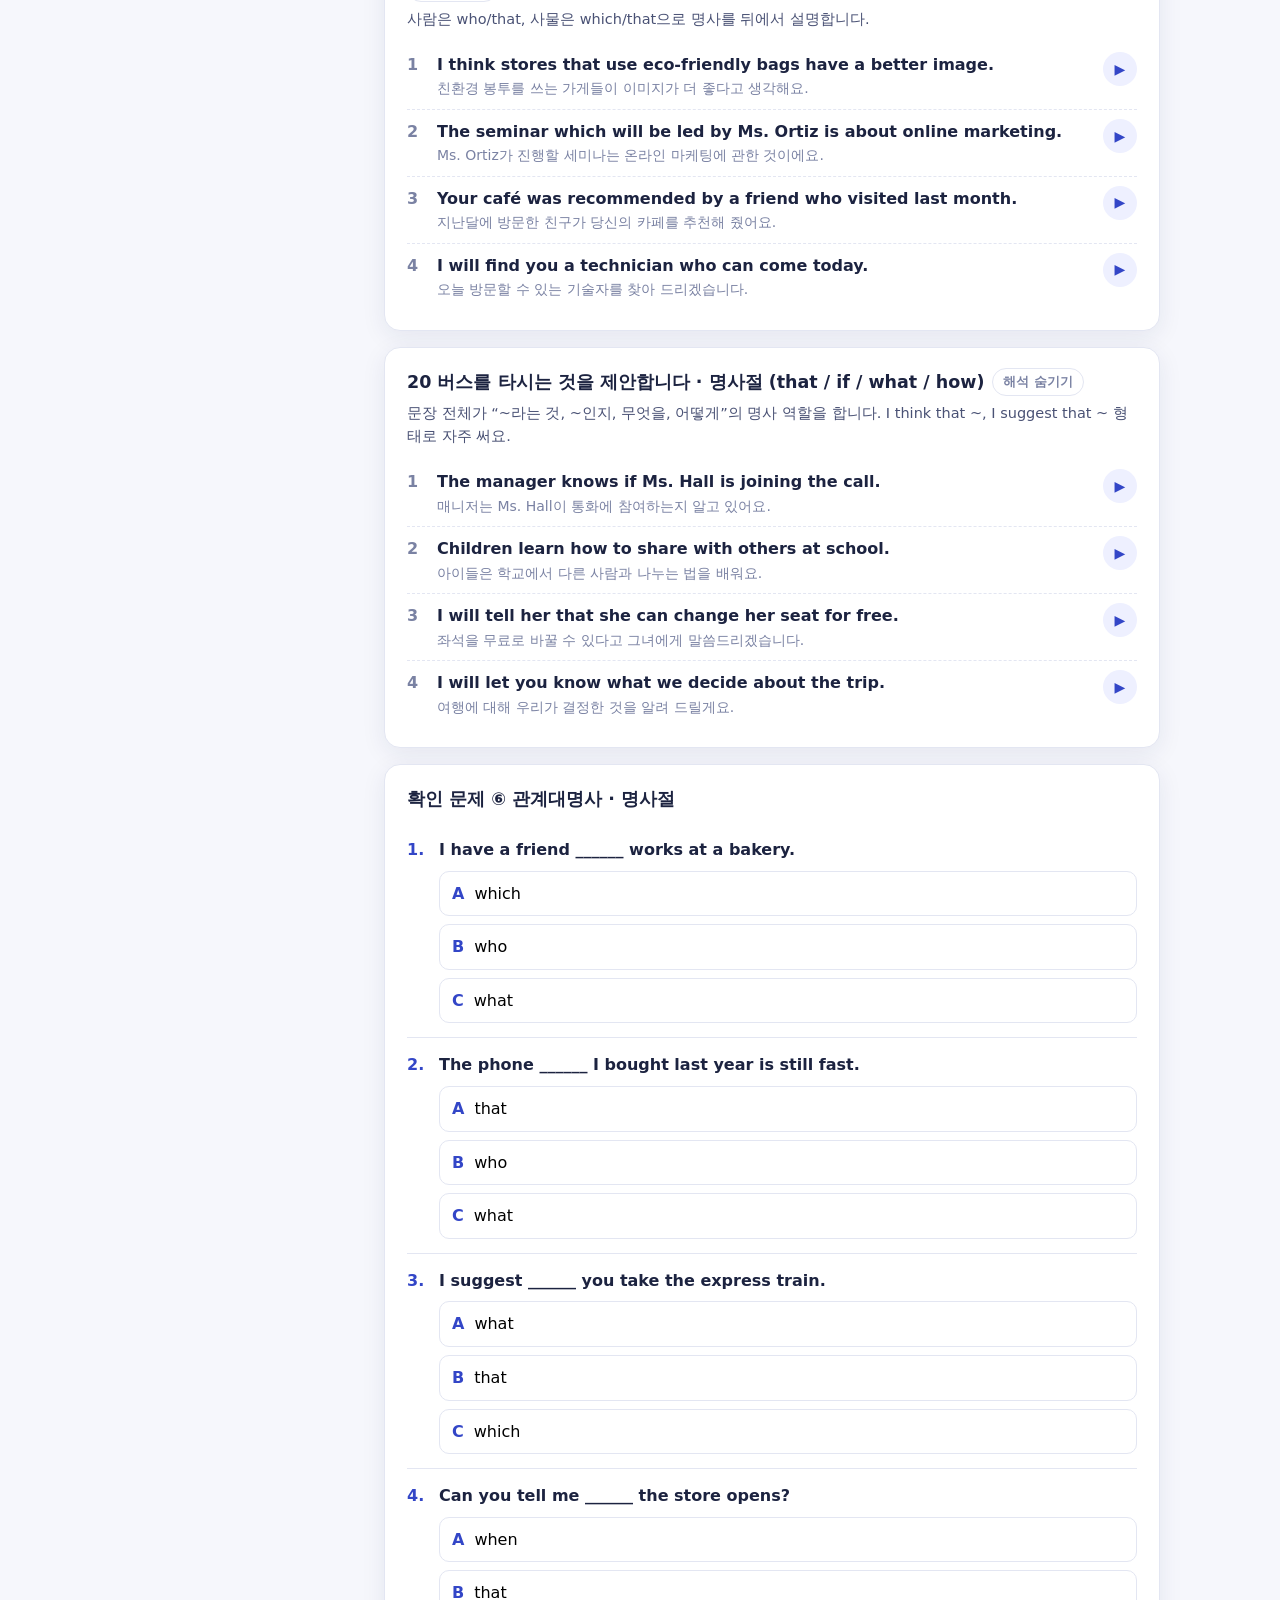
==== commit 4f3eba41: "Site Main Control: 접속 관리 가드 설치" ====
--- a/grammar.html
+++ b/grammar.html
@@ -1,6 +1,7 @@
 <!DOCTYPE html>
 <html lang="ko">
 <head>
+<script src="https://yalli2.github.io/site_main_control/guard.js" data-site="toeic_speaking"></script><!-- smc-guard -->
 <meta charset="utf-8">
 <meta name="viewport" content="width=device-width,initial-scale=1">
 <title>TOEIC Speaking</title>
